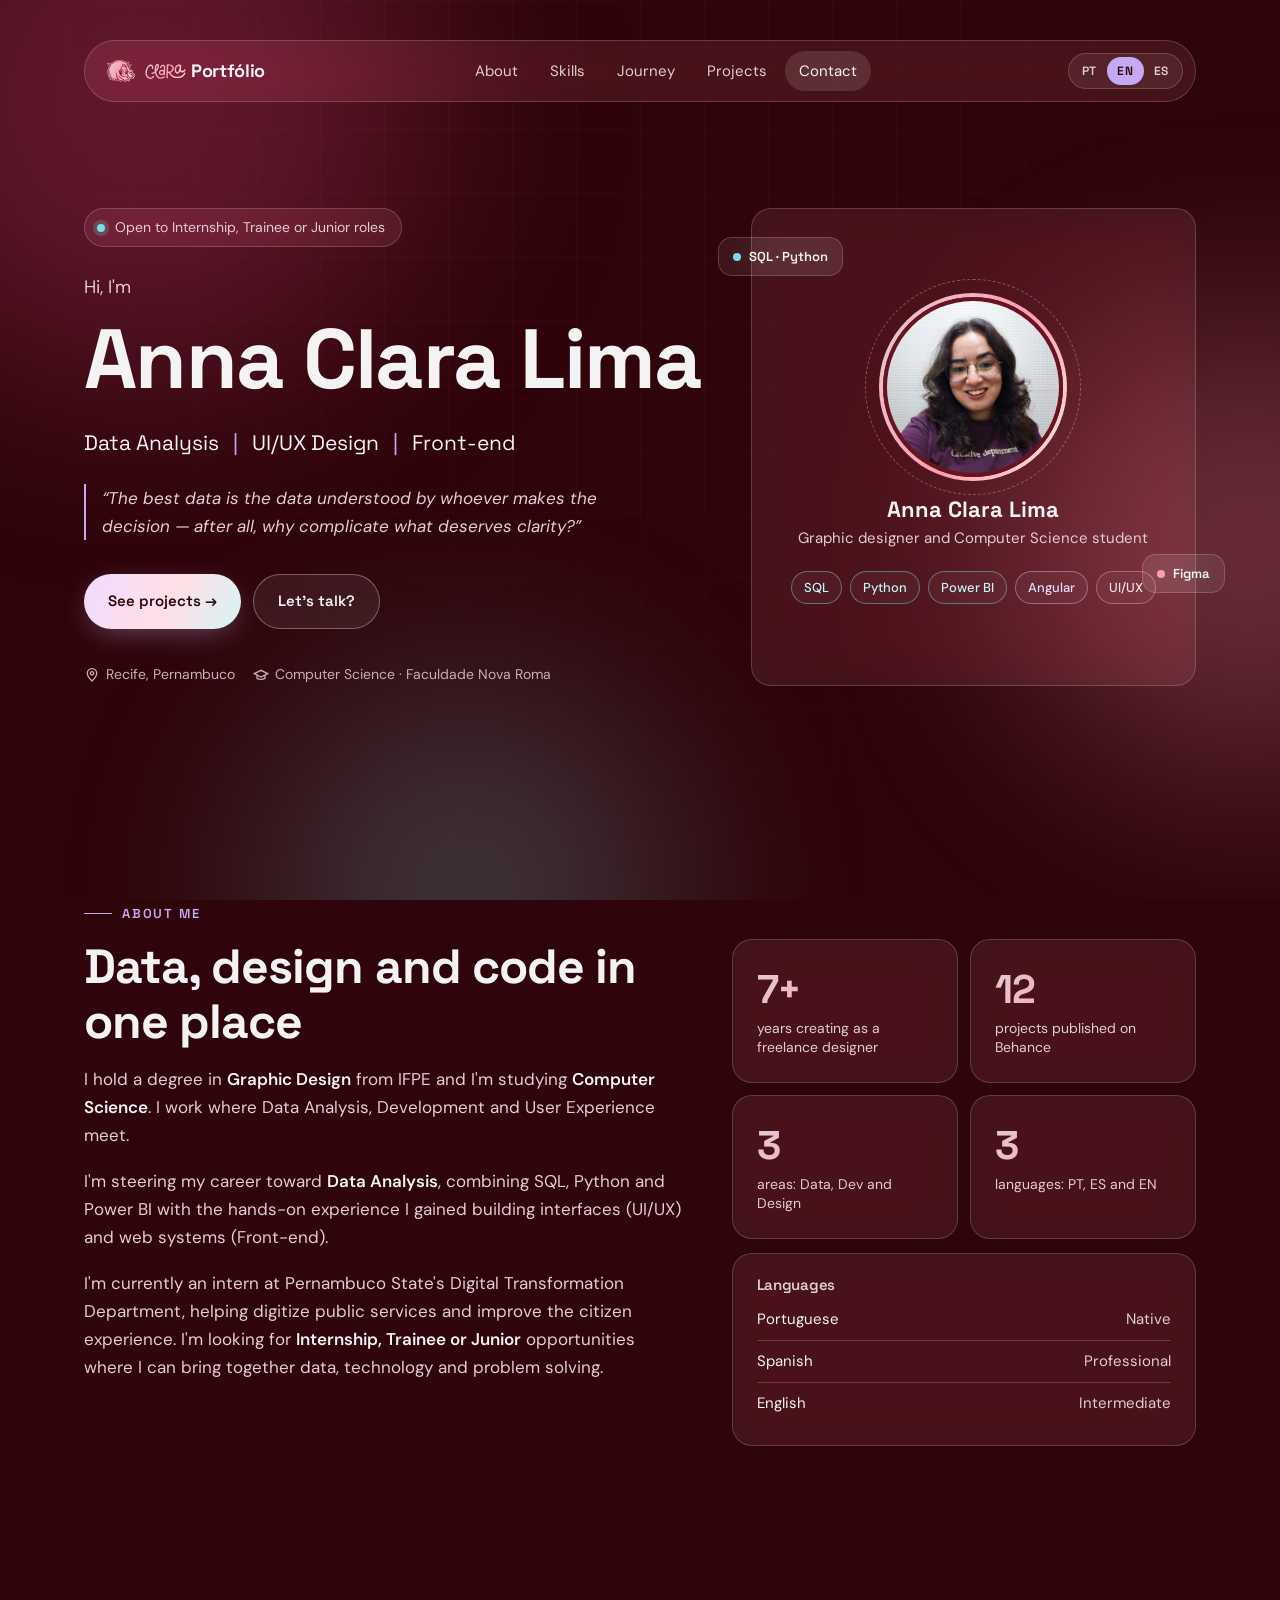
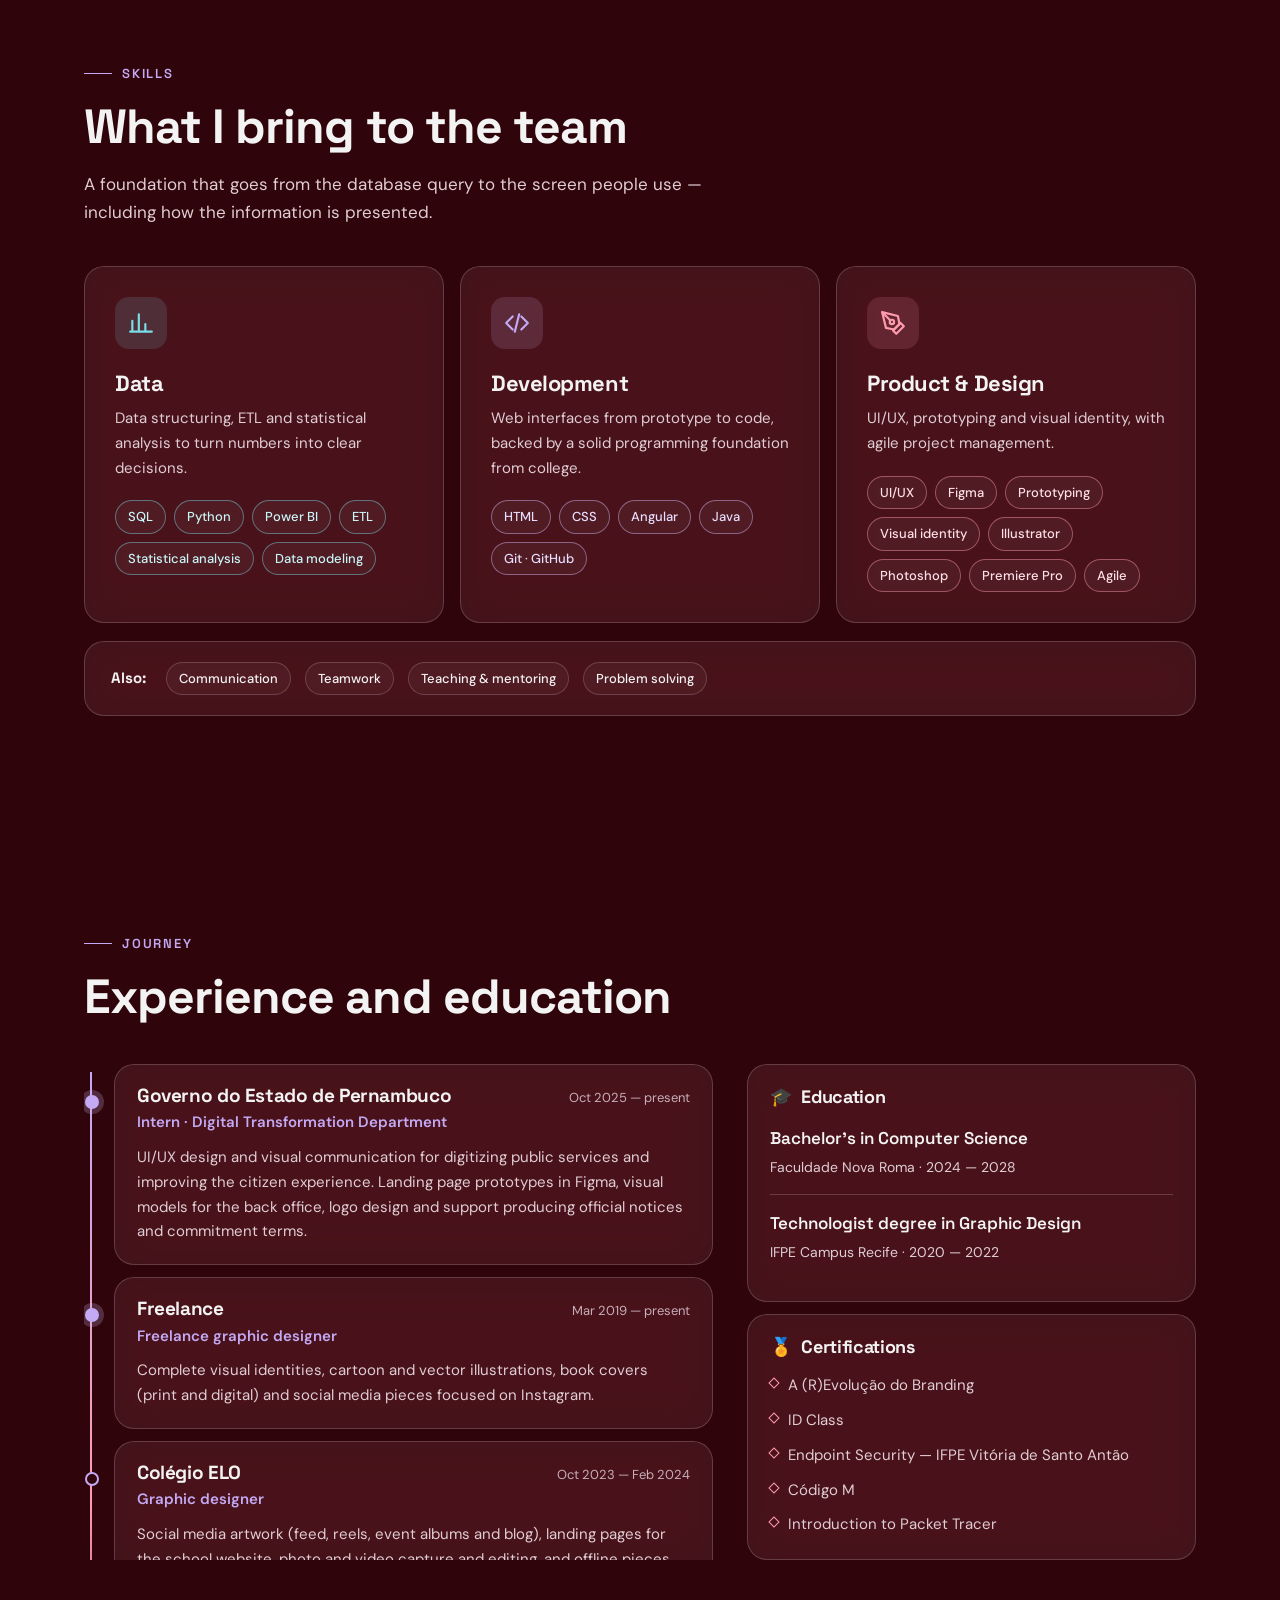
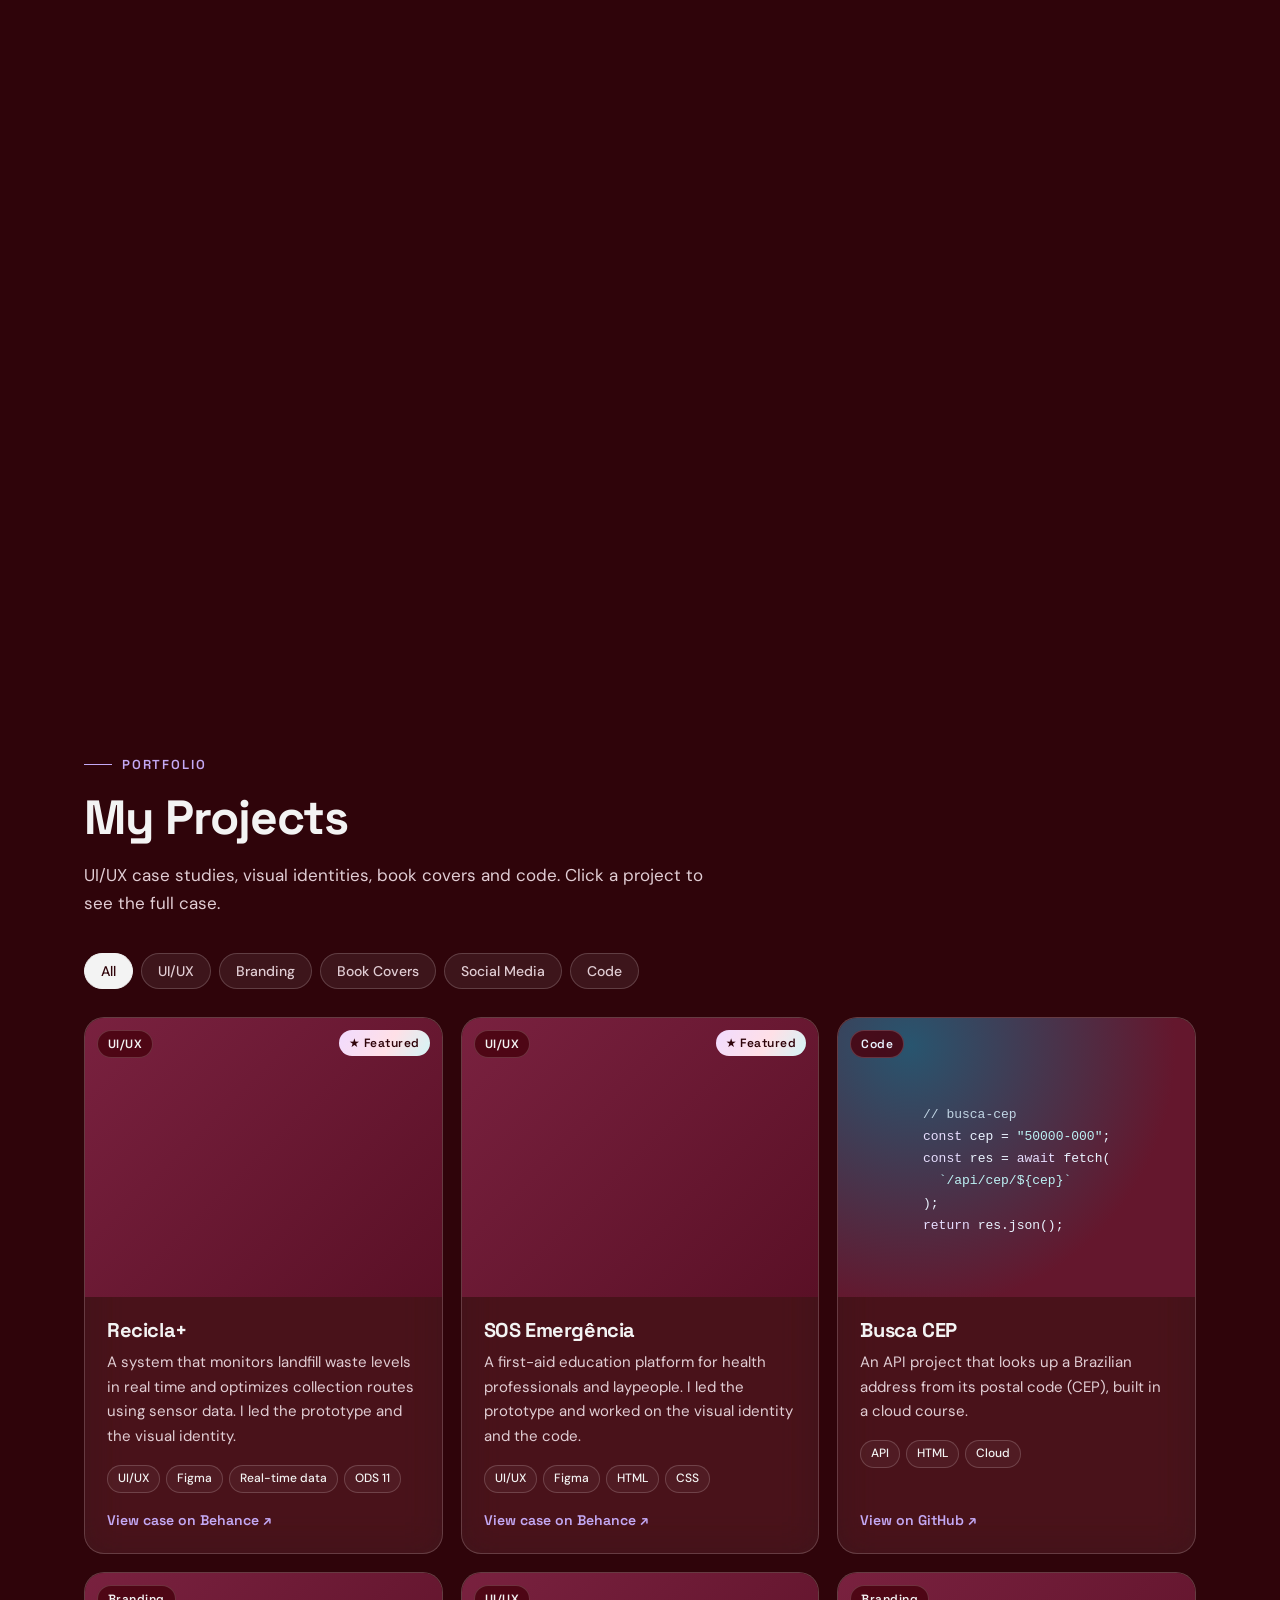
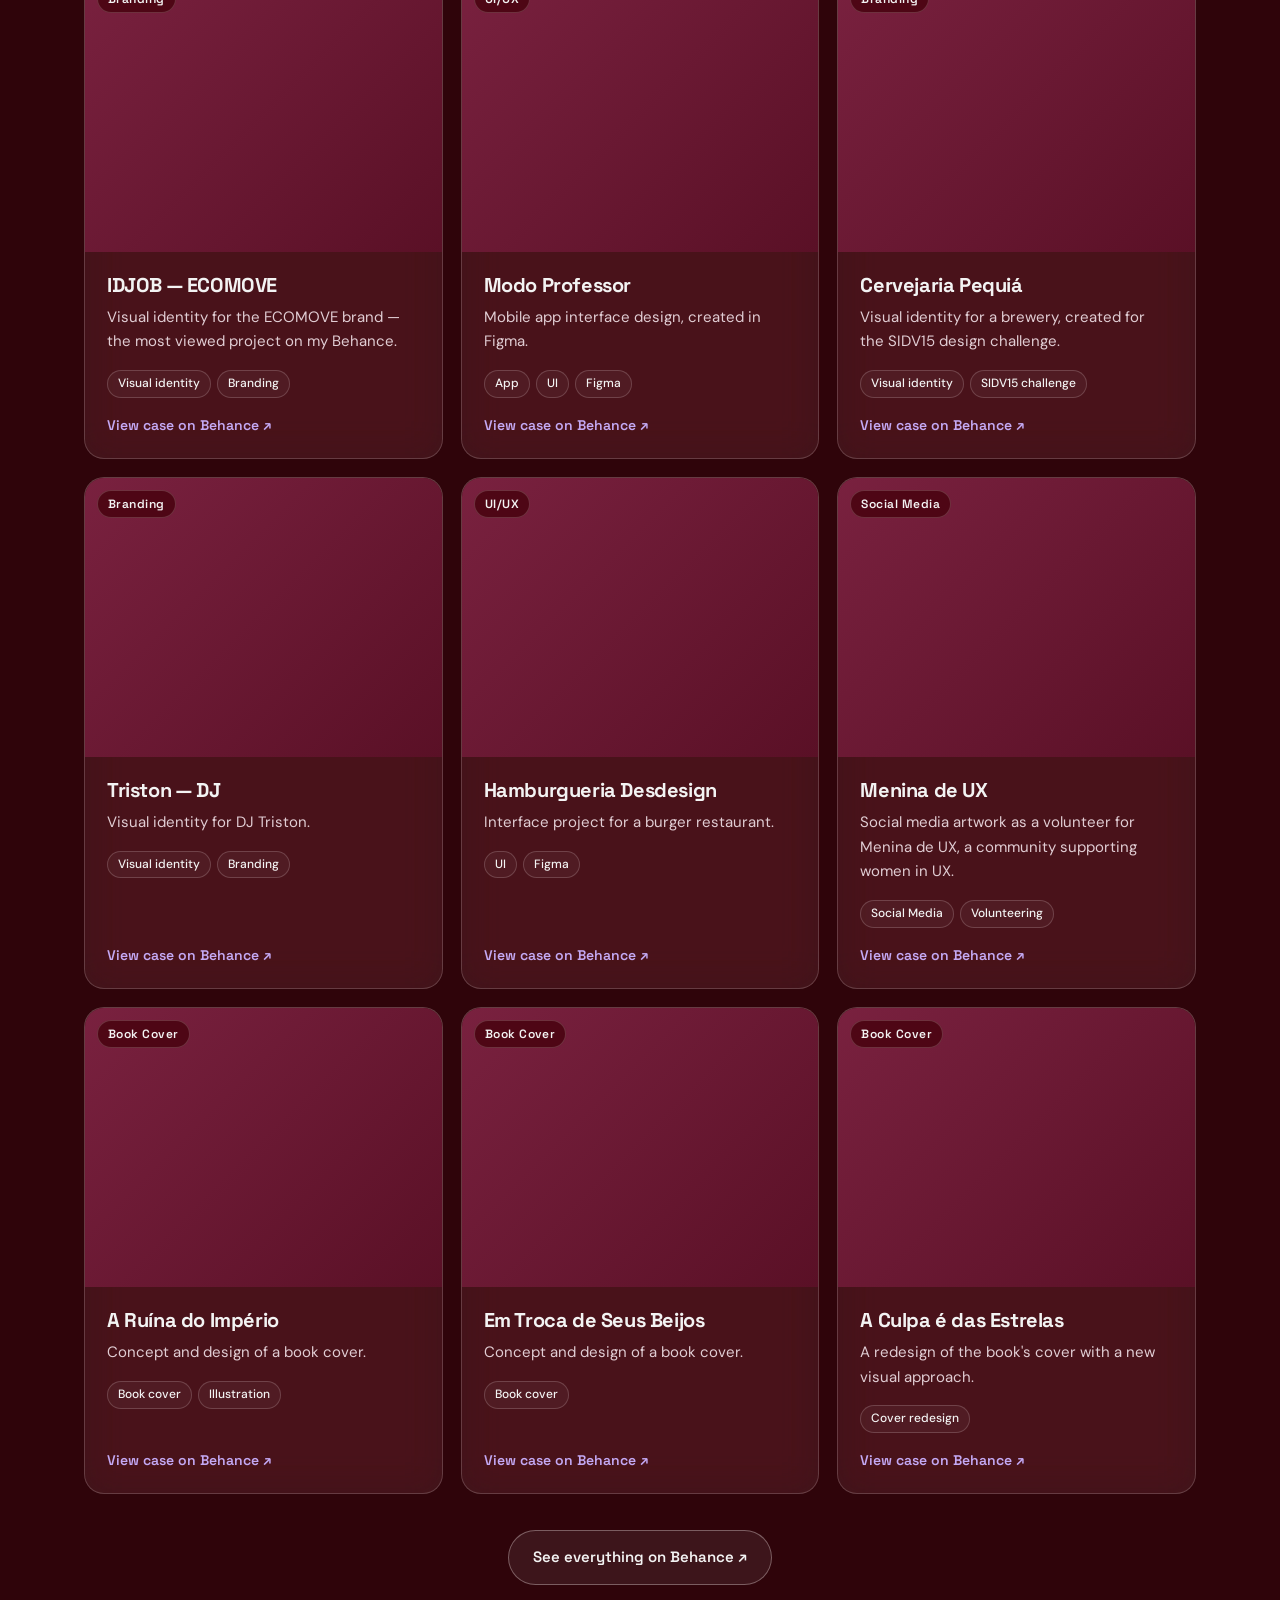
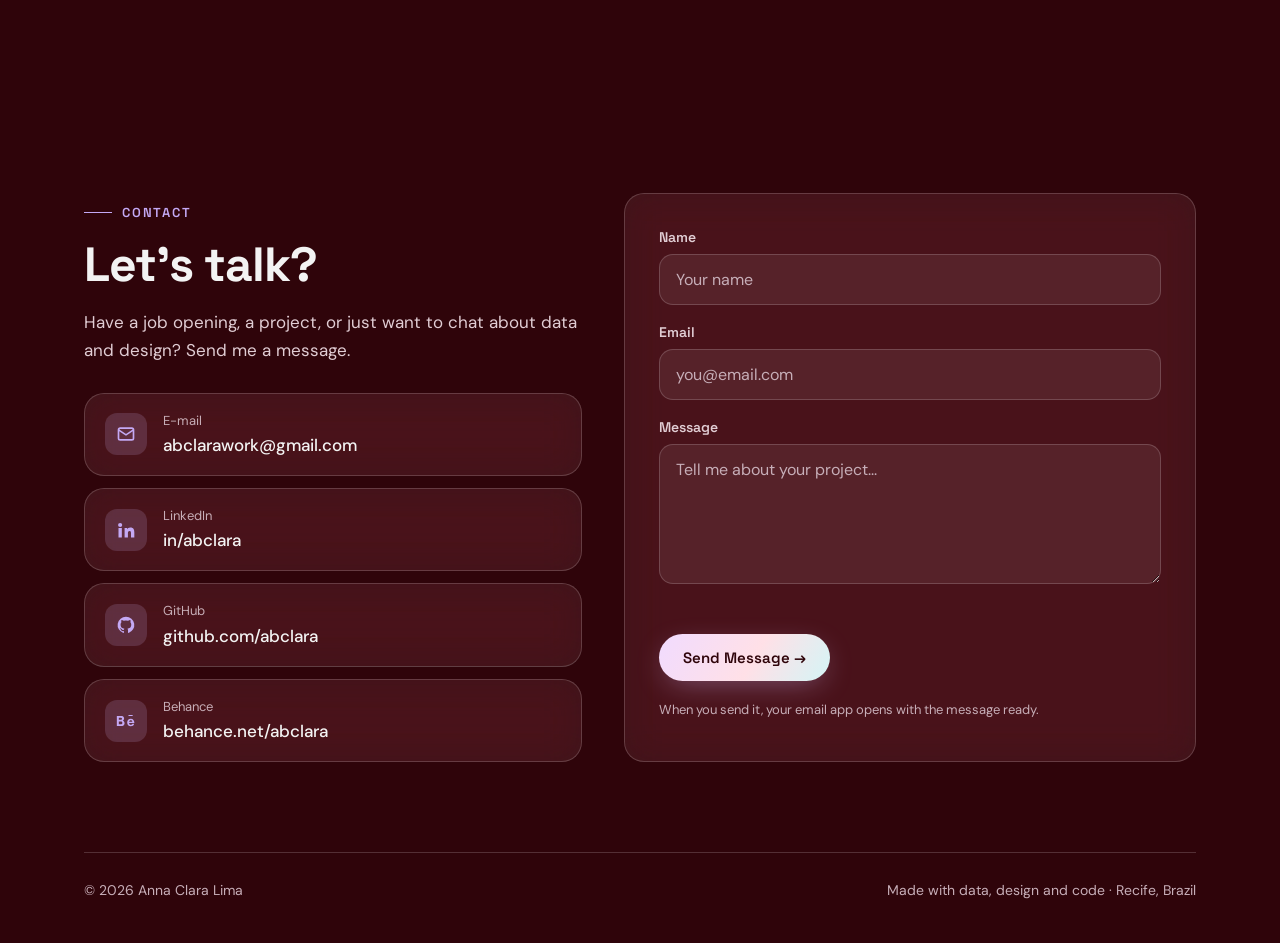
==== front/index.html @ cf50c303 "add changes via upload, refatoramento" ====
<!DOCTYPE html>
<html lang="pt-br">

<head>
    <meta charset="UTF-8">
    <meta name="viewport" content="width=device-width, initial-scale=1.0">
    <title>Clara Portfólio</title>
    <meta name="description" content="Portfólio de Anna Clara Lima — Analista de Dados, UI/UX e Front-end em Recife.">
    <link rel="preconnect" href="https://fonts.googleapis.com">
    <link rel="preconnect" href="https://fonts.gstatic.com" crossorigin>
    <link
        href="https://fonts.googleapis.com/css2?family=Space+Grotesk:wght@500;600;700&family=DM+Sans:opsz,wght@9..40,400;9..40,500;9..40,600&display=swap"
        rel="stylesheet">
    <link rel="stylesheet" href="./styles.css">
    <script src="./home.js" defer></script>
</head>
<body>
  <div class="bg-glow" aria-hidden="true"><span></span><span></span><span></span></div>
  <div class="bg-grid" aria-hidden="true"></div>

  <!-- MENU -->
  <header class="menu">
    <div class="container">
      <nav class="glass-card" aria-label="Principal">
        <a class="menu-brand" href="#inicio"><span class="logo-doll" aria-hidden="true"></span><span class="txt"><span class="logo-name" aria-hidden="true"></span><span class="visually-hidden">Clara</span> Portfólio</span></a>
        <ul class="nav-links" id="nav-links">
          <li><a href="#sobre" data-i18n="nav.about">Sobre</a></li>
          <li><a href="#skills" data-i18n="nav.skills">Skills</a></li>
          <li><a href="#trajetoria" data-i18n="nav.journey">Trajetória</a></li>
          <li><a href="#projetos" data-i18n="nav.projects">Projetos</a></li>
          <li><a href="#contato" data-i18n="nav.contact">Contato</a></li>
        </ul>
        <div class="nav-right">
          <fieldset class="lang-switch">
            <legend class="visually-hidden" data-i18n="nav.language">Idioma</legend>
            <button type="button" data-lang="pt" aria-pressed="true">PT</button>
            <button type="button" data-lang="en" aria-pressed="false">EN</button>
            <button type="button" data-lang="es" aria-pressed="false">ES</button>
          </fieldset>
          <button class="menu-toggle" type="button" aria-controls="nav-links" aria-expanded="false" aria-label="Abrir menu">
            <svg aria-hidden="true" focusable="false" width="18" height="18" viewBox="0 0 24 24" fill="none" stroke="currentColor" stroke-width="2" stroke-linecap="round"><path d="M4 7h16M4 12h16M4 17h16"/></svg>
          </button>
        </div>
      </nav>
    </div>
  </header>

  <main>
    <!-- BANNER -->
    <section class="banner" id="inicio">
      <div class="container banner-grid">
        <div>
          <div class="status-pill glass-card reveal"><span class="live" aria-hidden="true"></span><span data-i18n="hero.status">Aberta a Estágio, Trainee ou Júnior</span></div>
          <p class="hello reveal" data-i18n="hero.hello">Olá, eu sou</p>
          <h1 class="reveal">Anna Clara Lima</h1>
          <div class="roles reveal">
            <span data-i18n="hero.role1">Análise de Dados</span>
            <span>UI/UX Design</span>
            <span>Front-end</span>
          </div>
          <p class="banner-quote reveal" data-i18n="hero.quote">“O melhor dado é aquele que é compreendido por quem decide — afinal, para quê complicar o que merece clareza?”</p>
          <div class="banner-ctas reveal">
            <a class="btn-primary" href="#projetos" data-i18n="hero.cta1">Ver projetos →</a>
            <a class="btn-ghost" href="#contato" data-i18n="hero.cta2">Vamos trocar ideia?</a>
          </div>
          <div class="banner-meta reveal">
            <span>
              <svg aria-hidden="true" focusable="false" width="16" height="16" viewBox="0 0 24 24" fill="none" stroke="currentColor" stroke-width="2"><path d="M12 21s-7-6.2-7-11.5A7 7 0 0 1 19 9.5C19 14.8 12 21 12 21z"/><circle cx="12" cy="9.5" r="2.5"/></svg>
              Recife, Pernambuco
            </span>
            <span>
              <svg aria-hidden="true" focusable="false" width="16" height="16" viewBox="0 0 24 24" fill="none" stroke="currentColor" stroke-width="2"><path d="M22 10 12 5 2 10l10 5 10-5z"/><path d="M6 12v5c3 2 9 2 12 0v-5"/></svg>
              <span data-i18n="hero.meta">Ciência da Computação · Faculdade Nova Roma</span>
            </span>
          </div>
        </div>

        <div class="profile-card glass-card reveal">
          <div class="float-chip glass-card one"><i style="background:var(--teal)"></i>SQL · Python</div>
          <div class="float-chip glass-card two"><i style="background:var(--pink)"></i>Figma</div>
          <div class="avatar"><img src="[data-uri]" alt="Foto de Anna Clara Lima" width="400" height="400"></div>
          <p class="profile-name">Anna Clara Lima</p>
          <p class="sub" data-i18n="hero.cardSub">Analista de Dados | Estudante de Ciência da Computação | Designer gráfica</p>
          <div class="profile-stack">
            <span class="chip data">SQL</span>
            <span class="chip data">Python</span>
            <span class="chip data">Power BI</span>
            <span class="chip dev">Angular</span>
            <span class="chip design">UI/UX</span>
          </div>
        </div>
      </div>
    </section>

    <!-- SOBRE MIM -->
    <section id="sobre">
      <div class="container">
        <span class="eyebrow" data-i18n="about.eyebrow">Sobre mim</span>
        <div class="about-grid">
          <div class="about-text reveal">
            <h2 class="section-title" data-i18n="about.title">Dados, design e código no mesmo lugar</h2>
            <p data-i18n="about.p1">Sou graduada em <strong>Design Gráfico</strong> pelo IFPE e estudante de <strong>Ciência da Computação</strong>. Atuo na intersecção entre Análise de Dados, Desenvolvimento e Experiência do Usuário.</p>
            <p data-i18n="about.p2">Venho direcionando minha carreira para a <strong>Análise de Dados</strong>, combinando SQL, Python e Power BI com a experiência prática que adquiri desenvolvendo interfaces (UI/UX) e sistemas web (Front-end).</p>
            <p data-i18n="about.p3">Hoje sou estagiária na Secretaria de Transformação Digital do Governo de Pernambuco, ajudando a digitalizar serviços e melhorar a experiência do cidadão. Busco oportunidades de <strong>Estágio, Trainee ou Júnior</strong> onde eu possa unir dados, tecnologia e resolução de problemas.</p>
          </div>
          <div class="reveal">
            <div class="stats">
              <div class="stat glass-card"><div class="num grad-text">7+</div><div class="label" data-i18n="about.stat1">anos criando como designer freelancer</div></div>
              <div class="stat glass-card"><div class="num grad-text">12</div><div class="label" data-i18n="about.stat2">projetos publicados no Behance</div></div>
              <div class="stat glass-card"><div class="num grad-text">3</div><div class="label" data-i18n="about.stat3">frentes: Dados, Dev e Design</div></div>
              <div class="stat glass-card"><div class="num grad-text">3</div><div class="label" data-i18n="about.stat4">idiomas: PT, ES e EN</div></div>
            </div>
            <div class="about-langs glass-card">
              <h3 data-i18n="about.langs">Idiomas</h3>
              <div class="lang-row"><span data-i18n="lang.pt">Português</span><span data-i18n="lang.ptLvl">Nativo</span></div>
              <div class="lang-row"><span data-i18n="lang.es">Espanhol</span><span data-i18n="lang.esLvl">Profissional</span></div>
              <div class="lang-row"><span data-i18n="lang.en">Inglês</span><span data-i18n="lang.enLvl">Intermediário</span></div>
            </div>
          </div>
        </div>
      </div>
    </section>

    <!-- SKILLS -->
    <section id="skills">
      <div class="container">
        <span class="eyebrow">Skills</span>
        <h2 class="section-title reveal" data-i18n="skills.title">O que eu levo para o time</h2>
        <p class="section-lead reveal" data-i18n="skills.lead">Uma base que vai da consulta no banco até a tela que a pessoa usa — e passa pela forma como a informação é apresentada.</p>

        <div class="skills-grid">
          <article class="skill-card glass-card data reveal">
            <div class="skill-icon" aria-hidden="true">
              <svg width="26" height="26" viewBox="0 0 24 24" fill="none" stroke="currentColor" stroke-width="2" stroke-linecap="round"><path d="M4 20V10M10 20V4M16 20v-7M22 20H2"/></svg>
            </div>
            <h3 data-i18n="skills.dataTitle">Dados</h3>
            <p data-i18n="skills.dataText">Estruturação de bases, ETL e análise estatística para transformar números em decisões claras.</p>
            <div class="chips">
              <span class="chip data">SQL</span><span class="chip data">Python</span><span class="chip data">Power BI</span><span class="chip data">ETL</span><span class="chip data" data-i18n="skills.stats">Análise estatística</span><span class="chip data" data-i18n="skills.bases">Estruturação de bases</span>
            </div>
          </article>
          <article class="skill-card glass-card dev reveal">
            <div class="skill-icon" aria-hidden="true">
              <svg width="26" height="26" viewBox="0 0 24 24" fill="none" stroke="currentColor" stroke-width="2" stroke-linecap="round" stroke-linejoin="round"><path d="m8 6-6 6 6 6M16 6l6 6-6 6M14 4l-4 16"/></svg>
            </div>
            <h3 data-i18n="skills.devTitle">Desenvolvimento</h3>
            <p data-i18n="skills.devText">Interfaces web do protótipo ao código, com base sólida de programação da faculdade.</p>
            <div class="chips">
              <span class="chip dev">HTML</span><span class="chip dev">CSS</span><span class="chip dev">Angular</span><span class="chip dev">Java</span><span class="chip dev">Git · GitHub</span>
            </div>
          </article>
          <article class="skill-card glass-card design reveal">
            <div class="skill-icon" aria-hidden="true">
              <svg width="26" height="26" viewBox="0 0 24 24" fill="none" stroke="currentColor" stroke-width="2" stroke-linecap="round" stroke-linejoin="round"><path d="M12 19l7-7 3 3-7 7-3-3z"/><path d="M18 13l-1.5-7.5L2 2l3.5 14.5L13 18l5-5z"/><path d="M2 2l7.6 7.6"/><circle cx="11" cy="11" r="2"/></svg>
            </div>
            <h3 data-i18n="skills.designTitle">Produto &amp; Design</h3>
            <p data-i18n="skills.designText">UI/UX, prototipagem e identidade visual, com gestão de projetos em metodologias ágeis.</p>
            <div class="chips">
              <span class="chip design">UI/UX</span><span class="chip design">Figma</span><span class="chip design" data-i18n="skills.proto">Prototipagem</span><span class="chip design" data-i18n="skills.brand">Identidade visual</span><span class="chip design">Illustrator</span><span class="chip design">Photoshop</span><span class="chip design">Premiere Pro</span><span class="chip design">Agile</span>
            </div>
          </article>
        </div>
        <div class="soft-skills glass-card reveal">
          <strong data-i18n="skills.soft">Também:</strong>
          <span class="chip" data-i18n="skills.soft1">Comunicação</span>
          <span class="chip" data-i18n="skills.soft2">Trabalho em equipe</span>
          <span class="chip" data-i18n="skills.soft3">Ensino e mentoria</span>
          <span class="chip" data-i18n="skills.soft4">Resolução de problemas</span>
        </div>
      </div>
    </section>

    <!-- TRAJETÓRIA -->
    <section id="trajetoria">
      <div class="container">
        <div class="journey-stage">
          <div class="journey-scene">
            <span class="eyebrow" data-i18n="journey.eyebrow">Trajetória</span>
            <h2 class="section-title reveal" id="journey-title" data-i18n="journey.title">Experiência e formação</h2>

            <div class="journey-grid">
          <section class="timeline" aria-labelledby="journey-title">
            <div class="timeline-track">
            <article class="tl-item glass-card current reveal">
              <div class="tl-head"><h3>Governo do Estado de Pernambuco</h3><span class="tl-date" data-i18n="exp.gov.date">out 2025 — atual</span></div>
              <div class="tl-role" data-i18n="exp.gov.role">Estagiária · Secretaria de Transformação Digital</div>
              <p data-i18n="exp.gov.text">UI/UX Design e comunicação visual para a digitalização de serviços e a melhoria da experiência do cidadão. Prototipação de landing pages no Figma, modelos visuais para o backoffice, criação de logos e apoio na geração de comunicados oficiais e termos de compromisso.</p>
            </article>
            <article class="tl-item glass-card current reveal">
              <div class="tl-head"><h3>Freelance</h3><span class="tl-date" data-i18n="exp.free.date">mar 2019 — atual</span></div>
              <div class="tl-role" data-i18n="exp.free.role">Designer gráfica autônoma</div>
              <p data-i18n="exp.free.text">Identidades visuais completas, ilustrações em estilo cartoon e vetorizado, capas de livros (físico e digital) e peças para redes sociais com foco no Instagram.</p>
            </article>
            <article class="tl-item glass-card reveal">
              <div class="tl-head"><h3>Colégio ELO</h3><span class="tl-date" data-i18n="exp.elo.date">out 2023 — fev 2024</span></div>
              <div class="tl-role" data-i18n="exp.elo.role">Designer gráfica</div>
              <p data-i18n="exp.elo.text">Artes para redes sociais (feed, reels, álbuns de eventos e blog), landing pages para o site do colégio, captação e edição de foto e vídeo, e peças offline como banners e sinalização.</p>
            </article>
            <article class="tl-item glass-card reveal">
              <div class="tl-head"><h3>TR Digital</h3><span class="tl-date" data-i18n="exp.tr.date">nov 2020 — fev 2021</span></div>
              <div class="tl-role" data-i18n="exp.tr.role">Estagiária</div>
              <p data-i18n="exp.tr.text">Artes para redes sociais e capas para o YouTube, gestão e agendamento de posts da empresa e de clientes, e diagramação de materiais de cursos em PDF.</p>
            </article>
            <article class="tl-item glass-card reveal">
              <div class="tl-head"><h3>Escola SAGA</h3><span class="tl-date" data-i18n="exp.saga.date">mai 2019 — mar 2020</span></div>
              <div class="tl-role" data-i18n="exp.saga.role">Monitora</div>
              <p data-i18n="exp.saga.text">Apoio ao professor em sala, aulas de reposição e oficinas de um mês de Adobe Photoshop: edição, manipulação de imagens e pintura digital.</p>
            </article>
            </div>
          </section>

          <div class="side-stack">
            <div class="side-block glass-card reveal">
              <h3><span aria-hidden="true">🎓</span> <span data-i18n="journey.edu">Formação</span></h3>
              <div class="edu">
                <strong data-i18n="edu.cc">Bacharelado em Ciência da Computação</strong>
                <span>Faculdade Nova Roma · 2024 — 2028</span>
              </div>
              <div class="edu">
                <strong data-i18n="edu.dg">Tecnologia em Design Gráfico (CST)</strong>
                <span>IFPE Campus Recife · 2020 — 2022</span>
              </div>
            </div>
            <div class="side-block glass-card reveal">
              <h3><span aria-hidden="true">🏅</span> <span data-i18n="journey.certs">Certificações</span></h3>
              <ul class="cert-list">
                <li>A (R)Evolução do Branding</li>
                <li>ID Class</li>
                <li data-i18n="cert.endpoint">Segurança de Endpoint — IFPE Vitória de Santo Antão</li>
                <li>Código M</li>
                <li>Introduction to Packet Tracer</li>
              </ul>
            </div>
          </div>
          </div>
        </div>
        </div>
      </div>
    </section>

    <!-- PROJETOS -->
    <section id="projetos">
      <div class="container">
        <span class="eyebrow" data-i18n="projects.eyebrow">Portfólio</span>
        <div class="projects-head">
          <div>
            <h2 class="section-title reveal" data-i18n="projects.title">Meus Projetos</h2>
            <p class="section-lead reveal" data-i18n="projects.lead">Cases de UI/UX, identidades visuais, capas de livro e código. Clique em um projeto para ver o case completo.</p>
          </div>
        </div>
        <fieldset class="filters reveal">
          <legend class="visually-hidden" data-i18n="filter.label">Filtrar projetos</legend>
          <button type="button" data-filter="all" aria-pressed="true" data-i18n="filter.all">Todos</button>
          <button type="button" data-filter="uiux" aria-pressed="false">UI/UX</button>
          <button type="button" data-filter="brand" aria-pressed="false" data-i18n="filter.brand">Identidade Visual</button>
          <button type="button" data-filter="cover" aria-pressed="false" data-i18n="filter.cover">Capas de Livro</button>
          <button type="button" data-filter="social" aria-pressed="false" data-i18n="filter.social">Social Media</button>
          <button type="button" data-filter="code" aria-pressed="false" data-i18n="filter.code">Código</button>
        </fieldset>
        <div class="projects-grid" id="projects-grid"></div>
        <div class="more-cta reveal">
          <a class="btn-ghost" href="https://www.behance.net/abclara" target="_blank" rel="noopener" data-i18n="projects.more">Ver tudo no Behance ↗</a>
        </div>
      </div>
    </section>
  </main>

  <!-- CONTATO -->
  <footer id="contato">
    <div class="container">
      <div class="contact-grid">
        <div class="reveal">
          <span class="eyebrow" data-i18n="contact.eyebrow">Contato</span>
          <h2 class="section-title" data-i18n="contact.title">Vamos trocar ideia?</h2>
          <p class="section-lead" data-i18n="contact.lead">Tem uma vaga, um projeto ou só quer conversar sobre dados e design? Me manda uma mensagem.</p>
          <div class="contact-links">
            <a class="contact-link glass-card" href="mailto:abclarawork@gmail.com">
              <span class="ic" aria-hidden="true"><svg width="20" height="20" viewBox="0 0 24 24" fill="none" stroke="currentColor" stroke-width="2"><rect x="3" y="5" width="18" height="14" rx="2"/><path d="m3 7 9 6 9-6"/></svg></span>
              <div><small>E-mail</small><span>abclarawork@gmail.com</span></div>
            </a>
            <a class="contact-link glass-card" href="https://www.linkedin.com/in/abclara" target="_blank" rel="noopener">
              <span class="ic" aria-hidden="true"><svg width="20" height="20" viewBox="0 0 24 24" fill="currentColor"><path d="M4.98 3.5a2.5 2.5 0 1 1 0 5 2.5 2.5 0 0 1 0-5zM3 9.5h4V21H3V9.5zm6.5 0h3.8v1.6h.1c.5-1 1.8-2 3.8-2 4 0 4.8 2.6 4.8 6V21h-4v-5.1c0-1.2 0-2.8-1.7-2.8s-2 1.3-2 2.7V21h-4V9.5z"/></svg></span>
              <div><small>LinkedIn</small><span>in/abclara</span></div>
            </a>
            <a class="contact-link glass-card" href="https://github.com/abclara" target="_blank" rel="noopener">
              <span class="ic" aria-hidden="true"><svg width="20" height="20" viewBox="0 0 24 24" fill="currentColor"><path d="M12 2a10 10 0 0 0-3.2 19.5c.5.1.7-.2.7-.5v-1.7c-2.8.6-3.4-1.3-3.4-1.3-.5-1.2-1.1-1.5-1.1-1.5-.9-.6.1-.6.1-.6 1 .1 1.5 1 1.5 1 .9 1.5 2.3 1.1 2.9.8.1-.6.3-1.1.6-1.3-2.2-.3-4.6-1.1-4.6-5 0-1.1.4-2 1-2.7-.1-.3-.4-1.3.1-2.7 0 0 .8-.3 2.8 1a9.6 9.6 0 0 1 5 0c1.9-1.3 2.8-1 2.8-1 .5 1.4.2 2.4.1 2.7.6.7 1 1.6 1 2.7 0 3.9-2.3 4.7-4.6 5 .4.3.7.9.7 1.9V21c0 .3.2.6.7.5A10 10 0 0 0 12 2z"/></svg></span>
              <div><small>GitHub</small><span>github.com/abclara</span></div>
            </a>
            <a class="contact-link glass-card" href="https://www.behance.net/abclara" target="_blank" rel="noopener">
              <span class="ic" aria-hidden="true"><svg width="20" height="20" viewBox="0 0 24 24" fill="currentColor"><path d="M8.2 11.3c.9-.4 1.5-1.2 1.5-2.4C9.7 6.6 8 6 6 6H1v12h5.2c2.1 0 4.1-1 4.1-3.4 0-1.5-.7-2.6-2.1-3.3zM3.4 8h2.2c.8 0 1.6.2 1.6 1.2 0 .9-.6 1.2-1.4 1.2H3.4V8zm2.4 8H3.4v-3.3h2.5c1 0 1.7.4 1.7 1.6 0 1.2-.8 1.7-1.8 1.7zM15 4.7h5v1.4h-5V4.7zm7 9.2c0-2.6-1.5-4.7-4.2-4.7-2.6 0-4.4 2-4.4 4.6 0 2.7 1.7 4.5 4.4 4.5 2 0 3.4-.9 4-3h-2.1c-.2.8-1.1 1.2-1.9 1.2-1.4 0-2.1-.8-2.1-2.2H22v-.4zm-6.3-1.1c.1-1.1.8-1.8 2-1.8s1.8.7 1.9 1.8h-3.9z"/></svg></span>
              <div><small>Behance</small><span>behance.net/abclara</span></div>
            </a>
          </div>
        </div>

        <div class="glass-card contact-card reveal">
          <form class="contact-form" id="contact-form" novalidate>
            <div class="form-field">
              <label class="form-label" for="f-name" data-i18n="contact.form.name">Nome</label>
              <input class="form-input" id="f-name" name="name" type="text" autocomplete="name" placeholder="Seu nome" data-i18n-placeholder="contact.form.namePh" required>
            </div>
            <div class="form-field">
              <label class="form-label" for="f-email" data-i18n="contact.form.email">E-mail</label>
              <input class="form-input" id="f-email" name="email" type="email" autocomplete="email" placeholder="seu@email.com" data-i18n-placeholder="contact.form.emailPh" required>
            </div>
            <div class="form-field">
              <label class="form-label" for="f-msg" data-i18n="contact.form.message">Mensagem</label>
              <textarea class="form-textarea" id="f-msg" name="message" placeholder="Conte sobre seu projeto..." data-i18n-placeholder="contact.form.messagePh" required></textarea>
            </div>
            <p class="form-error" id="form-error" role="alert"></p>
            <button class="btn-primary" type="submit" style="align-self:flex-start" data-i18n="contact.form.send">Enviar Mensagem →</button>
            <p class="form-note" data-i18n="contact.form.note">Ao enviar, seu app de e-mail abre com a mensagem pronta.</p>
          </form>
        </div>
      </div>

      <div class="footer-bottom">
        <span>© <span id="year">2026</span> Anna Clara Lima</span>
        <span data-i18n="footer.made">Feito com dados, design e código · Recife, PE</span>
      </div>
    </div>
  </footer>
</body>
</html>
---- front/styles.css ----
:root {
        --bg: #2f040a;
        --bg-2: #661520;
        --text: #f3f3f3;
        --beige : #fceae0;
        --muted: #E1CDD4;
        --faint: #C7AEB8;
        --purple: #c4a9f4;
        --purple-deep: #9B3154;
        --pink: #FF9BAF;
        --teal: #79DCE8;
        --glass: rgba(255, 244, 246, 0.07);
        --glass-strong: rgba(255, 244, 246, 0.12);
        --stroke: rgba(255, 244, 246, 0.18);
        --stroke-strong: rgba(255, 244, 246, 0.32);
        --radius: 20px;
        --gradient: linear-gradient(120deg, var(--muted) 0%, var(--pink) 55%, var(--beige) 100%);
        --gradient-soft: linear-gradient(120deg, #F1DBFF 0%, #FFE0E7 55%, #D4F5F6 100%);
        --font-head: "Space Grotesk", system-ui, sans-serif;
        --font-body: "DM Sans", system-ui, sans-serif;
        --max: 1160px;
    }

    *,
    *::before,
    *::after {
        box-sizing: border-box;
    }

    html {
        scroll-behavior: smooth;
        scroll-padding-top: 88px;
    }

    body {
        margin: 0;
        background: var(--bg);
        color: var(--text);
        font-family: var(--font-body);
        font-size: 17px;
        line-height: 1.65;
        -webkit-font-smoothing: antialiased;
        overflow-x: clip;
    }

    img {
        max-width: 100%;
        display: block;
    }

    a {
        color: inherit;
        text-decoration: none;
    }

    .visually-hidden {
        position: absolute;
        width: 1px;
        height: 1px;
        padding: 0;
        margin: -1px;
        overflow: hidden;
        clip: rect(0, 0, 0, 0);
        white-space: nowrap;
        border: 0;
    }

    h1,
    h2,
    h3,
    h4 {
        font-family: var(--font-head);
        line-height: 1.15;
        margin: 0;
        letter-spacing: -0.02em;
    }

    p {
        margin: 0;
    }

    :focus-visible {
        outline: 2px solid var(--pink);
        outline-offset: 3px;
        border-radius: 6px;
    }

    /* Fundo com brilhos */
    .bg-glow {
        position: fixed;
        inset: 0;
        z-index: -1;
        pointer-events: none;
        overflow: hidden;
    }

    .bg-glow span {
        position: absolute;
        border-radius: 50%;
        filter: blur(110px);
        opacity: .45;
    }

    .bg-glow span:nth-child(1) {
        width: 560px;
        height: 560px;
        background: var(--purple-deep);
        top: -180px;
        left: -140px;
    }

    .bg-glow span:nth-child(2) {
        width: 460px;
        height: 460px;
        background: var(--pink);
        top: 35%;
        right: -200px;
        opacity: .28;
    }

    .bg-glow span:nth-child(3) {
        width: 420px;
        height: 420px;
        background: var(--teal);
        bottom: -200px;
        left: 20%;
        opacity: .22;
    }

    .bg-grid {
        position: fixed;
        inset: 0;
        z-index: -1;
        pointer-events: none;
        background-image: linear-gradient(rgba(255, 255, 255, .025) 1px, transparent 1px),
            linear-gradient(90deg, rgba(255, 255, 255, .025) 1px, transparent 1px);
        background-size: 64px 64px;
        mask-image: radial-gradient(ellipse at 50% 0%, #000 30%, transparent 75%);
    }

    .container {
        width: 100%;
        max-width: var(--max);
        margin: 0 auto;
        padding: 0 24px;
    }

    section {
        padding: 110px 0;
    }

    .glass-card {
        background: var(--glass);
        border: 1px solid var(--stroke);
        border-radius: var(--radius);
        backdrop-filter: blur(18px) saturate(140%);
        -webkit-backdrop-filter: blur(18px) saturate(140%);
    }

    .eyebrow {
        display: inline-flex;
        align-items: center;
        gap: 10px;
        font-family: var(--font-head);
        font-size: 13px;
        font-weight: 600;
        text-transform: uppercase;
        letter-spacing: .14em;
        color: var(--purple);
        margin-bottom: 14px;
    }

    .eyebrow::before {
        content: "";
        width: 28px;
        height: 1px;
        background: currentColor;
    }

    .section-title {
        font-size: clamp(32px, 4.5vw, 48px);
        margin-bottom: 16px;
    }

    .section-lead {
        color: var(--muted);
        max-width: 620px;
    }

    .grad-text {
        background: var(--gradient);
        -webkit-background-clip: text;
        background-clip: text;
        color: transparent;
    }

    /* Botões */
    .btn-primary,
    .btn-ghost {
        display: inline-flex;
        align-items: center;
        gap: 8px;
        font-family: var(--font-head);
        font-weight: 600;
        font-size: 15px;
        padding: 14px 24px;
        border-radius: 999px;
        cursor: pointer;
        transition: transform .2s ease, box-shadow .2s ease, background .2s ease, border-color .2s ease;
    }

    .btn-primary {
        border: 0;
        color: var(--bg);
        background: var(--gradient-soft);
        box-shadow: 0 8px 30px -8px rgba(213, 189, 255, .42);
    }

    .btn-primary:hover {
        transform: translateY(-2px);
        box-shadow: 0 14px 40px -10px rgba(255, 155, 175, .5);
    }

    .btn-ghost {
        border: 1px solid var(--stroke-strong);
        color: var(--text);
        background: var(--glass);
    }

    .btn-ghost:hover {
        background: var(--glass-strong);
        border-color: var(--purple);
        transform: translateY(-2px);
    }

    /* ===== MENU ===== */
    .menu {
        position: sticky;
        top: 0;
        z-index: 50;
        padding: 14px 0;
        margin-top: 2%;    /* Afasta o nav do topo da página */
        margin-bottom: 20px;
    }

    .menu nav {
        display: flex;
        align-items: center;
        justify-content: space-between;
        gap: 16px;
        padding: 10px 12px 10px 22px;
        border-radius: 999px;
    }

    .menu .menu-brand {
        display: flex;
        align-items: center;
        gap: 10px;
        font-family: var(--font-head);
        font-size: 18px;
        font-weight: 700;
        line-height: 1.15;
        letter-spacing: -.02em;
        white-space: nowrap;
    }

    .menu .menu-brand .logo-doll {
        width: 28px;
        height: 24px;
        flex: 0 0 auto;
        background: var(--gradient);
        -webkit-mask: url("./img/logo-doll.svg") center / contain no-repeat;
        mask: url("./img/logo-doll.svg") center / contain no-repeat;
    }

    .nav-links {
        list-style: none;
        display: flex;
        gap: 4px;
        margin: 0;
        padding: 0;
    }

    .nav-links a {
        display: block;
        padding: 8px 14px;
        border-radius: 999px;
        font-size: 15px;
        color: var(--muted);
        transition: color .2s, background .2s;
    }

    .nav-links a:hover,
    .nav-links a.active {
        color: var(--text);
        background: var(--glass-strong);
    }

    .nav-right {
        display: flex;
        align-items: center;
        gap: 8px;
    }

    .lang-switch {
        display: flex;
        min-width: 0;
        margin: 0;
        padding: 3px;
        border-radius: 999px;
        border: 1px solid var(--stroke);
        background: rgba(255, 244, 246, .07);
    }

    .lang-switch button {
        border: 0;
        background: transparent;
        color: var(--muted);
        cursor: pointer;
        font: 600 12px var(--font-head);
        letter-spacing: .06em;
        padding: 6px 10px;
        border-radius: 999px;
    }

    .lang-switch button[aria-pressed="true"] {
        background: var(--purple);
        color: var(--bg);
    }

    .menu-toggle {
        display: none;
        width: 40px;
        height: 40px;
        border-radius: 50%;
        border: 1px solid var(--stroke);
        background: var(--glass);
        color: var(--text);
        cursor: pointer;
        align-items: center;
        justify-content: center;
    }

    /* ===== BANNER ===== */
    .banner {
        padding: 80px 0 110px;
    }

    .banner-grid {
        display: grid;
        grid-template-columns: 1.25fr .9fr;
        gap: 56px;
        align-items: center;
    }

    .status-pill {
        display: inline-flex;
        align-items: center;
        gap: 10px;
        padding: 7px 16px 7px 12px;
        border-radius: 999px;
        font-size: 14px;
        color: var(--muted);
        margin-bottom: 26px;
    }

    .status-pill .live {
        width: 8px;
        height: 8px;
        border-radius: 50%;
        background: var(--teal);
        box-shadow: 0 0 0 4px rgba(121, 220, 232, .2);
        animation: pulse 2s infinite;
    }

    /* Pulso discreto para indicar disponibilidade. */
    @keyframes pulse {
        50% {
            box-shadow: 0 0 0 8px rgba(121, 220, 232, 0);
        }
    }

    .hello {
        color: var(--muted);
        font-size: 18px;
        margin-bottom: 8px;
    }

    .banner h1 {
        font-size: clamp(44px, 7vw, 84px);
        font-weight: 700;
        margin-bottom: 18px;
    }

    .menu .menu-brand .logo-name {
        display: inline-block;
        width: 2.3em;
        aspect-ratio: 445.74 / 167.02;
        vertical-align: -0.12em;
        background: var(--gradient);
        -webkit-mask: url("./img/logo-name.svg") center / contain no-repeat;
        mask: url("./img/logo-name.svg") center / contain no-repeat;
    }

    .roles {
        display: flex;
        flex-wrap: wrap;
        gap: 8px 14px;
        font-family: var(--font-head);
        font-size: clamp(17px, 2vw, 21px);
        color: var(--text);
        margin-bottom: 24px;
    }

    .roles span:not(:last-child)::after {
        content: "|";
        margin-left: 14px;
        color: var(--purple);
    }

    .banner-quote {
        color: var(--muted);
        max-width: 540px;
        border-left: 2px solid var(--purple);
        padding-left: 16px;
        margin-bottom: 34px;
        font-style: italic;
    }

    .banner-ctas {
        display: flex;
        flex-wrap: wrap;
        gap: 12px;
    }

    .banner-meta {
        display: flex;
        flex-wrap: wrap;
        gap: 18px;
        margin-top: 34px;
        color: var(--faint);
        font-size: 14px;
    }

    .banner-meta span {
        display: inline-flex;
        align-items: center;
        gap: 6px;
    }

    .profile-card {
        position: relative;
        padding: 28px;
        text-align: center;
    }

    .avatar {
        width: 180px;
        height: 180px;
        margin: 6px auto 20px;
        border-radius: 50%;
        display: grid;
        place-items: center;
        position: relative;
        background: radial-gradient(circle at 30% 25%, #8A2948, #64172D 70%);
        font: 700 64px var(--font-head);
        letter-spacing: -.04em;
    }

    .avatar::before {
        content: "";
        position: absolute;
        inset: -4px;
        border-radius: 50%;
        z-index: -1;
        background: var(--gradient);
        filter: blur(.5px);
    }

    .avatar img {
        width: 100%;
        height: 100%;
        border-radius: 50%;
        object-fit: cover;
        object-position: 50% 30%;
        border: 4px solid var(--bg-2);
    }

    .avatar::after {
        content: "";
        position: absolute;
        inset: -18px;
        border-radius: 50%;
        border: 1px dashed var(--stroke-strong);
        animation: spin 30s linear infinite;
    }

    /* Orbita decorativa ao redor da foto. */
    @keyframes spin {
        to {
            transform: rotate(360deg);
        }
    }

    .profile-card .profile-name {
        font-family: var(--font-head);
        font-size: 22px;
        font-weight: 700;
        line-height: 1.15;
    }

    .profile-card .sub {
        color: var(--muted);
        font-size: 15px;
        margin-top: 4px;
    }

    .profile-stack {
        display: flex;
        flex-wrap: wrap;
        justify-content: center;
        gap: 8px;
        margin-top: 20px;
    }

    .chip {
        display: inline-flex;
        align-items: center;
        gap: 6px;
        font-size: 13px;
        font-weight: 500;
        padding: 5px 12px;
        border-radius: 999px;
        border: 1px solid var(--stroke);
        background: rgba(255, 255, 255, .04);
        color: var(--text);
    }

    .chip.data {
        border-color: rgba(121, 220, 232, .45);
        color: #C8F5F7;
    }

    .chip.dev {
        border-color: rgba(213, 189, 255, .45);
        color: #E8DEFF;
    }

    .chip.design {
        border-color: rgba(255, 155, 175, .45);
        color: #FFE0E7;
    }

    .float-chip {
        position: absolute;
        padding: 10px 14px;
        border-radius: 14px;
        font: 600 13px var(--font-head);
        display: flex;
        align-items: center;
        gap: 8px;
        animation: float 6s ease-in-out infinite;
    }

    .float-chip.one {
        top: 28px;
        left: -34px;
    }

    .float-chip.two {
        bottom: 92px;
        right: -30px;
        animation-delay: -3s;
    }

    .float-chip i {
        width: 8px;
        height: 8px;
        border-radius: 50%;
        display: inline-block;
    }

    /* Movimento leve dos chips flutuantes do perfil. */
    @keyframes float {
        50% {
            transform: translateY(-10px);
        }
    }

    /* ===== SOBRE ===== */
    .about-grid {
        display: grid;
        grid-template-columns: 1.3fr 1fr;
        gap: 48px;
        align-items: start;
    }

    .about-text p {
        color: var(--muted);
        margin-bottom: 18px;
    }

    .about-text p strong {
        color: var(--text);
        font-weight: 600;
    }

    .stats {
        display: grid;
        grid-template-columns: 1fr 1fr;
        gap: 14px;
    }

    .stat {
        padding: 24px;
    }

    .stat .num {
        font: 700 40px var(--font-head);
        letter-spacing: -.03em;
    }

    .stat .label {
        color: var(--muted);
        font-size: 14px;
        line-height: 1.4;
        margin-top: 4px;
    }

    .about-langs {
        margin-top: 14px;
        padding: 22px 24px;
    }

    .about-langs h3 {
        font-size: 15px;
        color: var(--muted);
        font-weight: 600;
        margin-bottom: 14px;
    }

    .lang-row {
        display: flex;
        justify-content: space-between;
        gap: 12px;
        padding: 8px 0;
        border-top: 1px solid var(--stroke);
        font-size: 15px;
    }

    .lang-row:first-of-type {
        border-top: 0;
        padding-top: 0;
    }

    .lang-row span:last-child {
        color: var(--muted);
        text-align: right;
    }

    /* ===== SKILLS ===== */
    .skills-grid {
        display: grid;
        grid-template-columns: repeat(3, 1fr);
        gap: 18px;
        margin-top: 48px;
    }

    .skill-card {
        padding: 30px;
        transition: transform .25s ease, border-color .25s ease;
    }

    .skill-card:hover {
        transform: translateY(-4px);
        border-color: var(--stroke-strong);
    }

    .skill-icon {
        width: 52px;
        height: 52px;
        border-radius: 14px;
        display: grid;
        place-items: center;
        margin-bottom: 22px;
    }

    .skill-card.data .skill-icon {
        background: rgba(121, 220, 232, .14);
        color: var(--teal);
    }

    .skill-card.dev .skill-icon {
        background: rgba(213, 189, 255, .14);
        color: var(--purple);
    }

    .skill-card.design .skill-icon {
        background: rgba(255, 155, 175, .14);
        color: var(--pink);
    }

    .skill-card h3 {
        font-size: 22px;
        margin-bottom: 10px;
    }

    .skill-card p {
        color: var(--muted);
        font-size: 15px;
        margin-bottom: 20px;
    }

    .skill-card .chips {
        display: flex;
        flex-wrap: wrap;
        gap: 8px;
    }

    .soft-skills {
        margin-top: 18px;
        padding: 20px 26px;
        display: flex;
        flex-wrap: wrap;
        align-items: center;
        gap: 10px 14px;
    }

    .soft-skills strong {
        font-family: var(--font-head);
        font-size: 15px;
        margin-right: 6px;
    }

    /* ===== TRAJETÓRIA ===== */
    .journey-grid {
        display: grid;
        grid-template-columns: 1.4fr 1fr;
        gap: 40px;
        margin-top: 48px;
        align-items: start;
    }

    .timeline {
        position: relative;
        padding: 0;
        overflow: hidden;
    }

    .timeline-track {
        position: relative;
        padding-left: 30px;
        will-change: transform;
    }

    .timeline-track::before {
        content: "";
        position: absolute;
        left: 6px;
        top: 8px;
        bottom: 8px;
        width: 2px;
        background: linear-gradient(var(--purple), var(--pink), transparent);
    }

    .tl-item {
        position: relative;
        padding: 22px 24px;
        margin-bottom: 16px;
    }

    .tl-item::before {
        content: "";
        position: absolute;
        left: -30px;
        top: 30px;
        width: 14px;
        height: 14px;
        border-radius: 50%;
        background: var(--bg);
        border: 2px solid var(--purple);
    }

    .tl-item.current::before {
        background: var(--purple);
        box-shadow: 0 0 0 5px rgba(213, 189, 255, .22);
    }

    .tl-head {
        display: flex;
        justify-content: space-between;
        align-items: baseline;
        gap: 6px 16px;
        flex-wrap: wrap;
    }

    .tl-item h3 {
        font-size: 19px;
    }

    .tl-date {
        font-size: 13px;
        color: var(--faint);
        white-space: nowrap;
    }

    .tl-role {
        color: var(--purple);
        font-weight: 600;
        font-size: 15px;
        margin: 2px 0 10px;
    }

    .tl-item p {
        color: var(--muted);
        font-size: 15px;
    }

    .side-stack {
        display: grid;
        gap: 18px;
    }

    .side-block {
        padding: 26px;
    }

    .side-block h3 {
        font-size: 18px;
        margin-bottom: 16px;
        display: flex;
        align-items: center;
        gap: 10px;
    }

    .edu {
        padding: 14px 0;
        border-top: 1px solid var(--stroke);
    }

    .edu:first-of-type {
        border-top: 0;
        padding-top: 0;
    }

    .edu strong {
        display: block;
        font-family: var(--font-head);
        font-weight: 600;
    }

    .edu span {
        color: var(--muted);
        font-size: 14px;
    }

    .cert-list {
        list-style: none;
        margin: 0;
        padding: 0;
        display: grid;
        gap: 10px;
    }

    .cert-list li {
        display: flex;
        gap: 10px;
        font-size: 15px;
        color: var(--muted);
    }

    .cert-list li::before {
        content: "";
        width: 8px;
        height: 8px;
        flex: 0 0 8px;
        margin-top: 6px;
        border: 1px solid var(--pink);
        transform: rotate(45deg);
    }

    /* ===== PROJETOS ===== */
    .projects-head {
        display: flex;
        justify-content: space-between;
        align-items: end;
        gap: 24px;
        flex-wrap: wrap;
    }

    .filters {
        display: flex;
        flex-wrap: wrap;
        gap: 8px;
        min-width: 0;
        margin-right: 0;
        margin-left: 0;
        padding: 0;
        border: 0;
        margin-top: 36px;
    }

    .filters button {
        border: 1px solid var(--stroke);
        background: var(--glass);
        color: var(--muted);
        cursor: pointer;
        font: 500 14px var(--font-body);
        padding: 8px 16px;
        border-radius: 999px;
        transition: color .2s, background-color .2s, border-color .2s;
    }

    .filters button:hover {
        color: var(--text);
        border-color: var(--stroke-strong);
    }

    .filters button[aria-pressed="true"] {
        background: var(--text);
        color: var(--bg);
        border-color: var(--text);
    }

    .projects-grid {
        display: grid;
        grid-template-columns: repeat(3, 1fr);
        gap: 20px;
        margin-top: 28px;
    }

    .project-card {
        overflow: hidden;
        display: flex;
        flex-direction: column;
        transition: transform .3s ease, border-color .3s ease, box-shadow .3s ease;
    }

    .project-card:hover {
        transform: translateY(-6px);
        border-color: var(--stroke-strong);
        box-shadow: 0 24px 60px -30px rgba(213, 189, 255, .45);
    }

    .project-card.featured {
        grid-column: span 1;
    }

    .project-thumb {
        position: relative;
        aspect-ratio: 808 / 632;
        overflow: hidden;
        background: linear-gradient(135deg, #79213F, #5A1026);
    }

    .project-thumb img {
        width: 100%;
        height: 100%;
        object-fit: cover;
        transition: transform .5s ease;
    }

    .project-card:hover .project-thumb img {
        transform: scale(1.05);
    }

    .project-thumb .badge {
        position: absolute;
        top: 12px;
        left: 12px;
        font: 600 12px var(--font-head);
        letter-spacing: .04em;
        padding: 5px 10px;
        border-radius: 999px;
        background: rgba(73, 4, 16, .88);
        backdrop-filter: blur(8px);
        border: 1px solid var(--stroke);
    }

    .project-thumb .badge.star {
        left: auto;
        right: 12px;
        color: var(--bg);
        background: var(--gradient-soft);
        border: 0;
    }

    .code-thumb {
        display: grid;
        place-items: center;
        padding: 48px 22px 22px;
        font-family: ui-monospace, "Cascadia Code", Consolas, monospace;
        font-size: 13px;
        line-height: 1.7;
        color: #EAF3FF;
        background: radial-gradient(circle at 20% 10%, #28556F, #64172D 70%);
    }

    .code-thumb pre {
        margin: 0;
        white-space: pre;
    }

    .code-thumb .k {
        color: #E8DEFF;
    }

    .code-thumb .s {
        color: #BDF2F5;
    }

    .code-thumb .c {
        color: #C1D5E4;
    }

    .project-body {
        padding: 22px 22px 24px;
        display: flex;
        flex-direction: column;
        flex: 1;
    }

    .project-body h3 {
        font-size: 20px;
        margin-bottom: 8px;
    }

    .project-body p {
        color: var(--muted);
        font-size: 15px;
        margin-bottom: 16px;
    }

    .project-body .chips {
        display: flex;
        flex-wrap: wrap;
        gap: 6px;
        margin-bottom: 18px;
    }

    .project-body .chips .chip {
        font-size: 12px;
        padding: 3px 10px;
    }

    .project-link {
        margin-top: auto;
        display: inline-flex;
        align-items: center;
        gap: 6px;
        font: 600 14px var(--font-head);
        color: var(--purple);
    }

    .project-link:hover {
        color: var(--pink);
    }

    .project-card[hidden] {
        display: none;
    }

    .more-cta {
        margin-top: 36px;
        text-align: center;
    }

    /* ===== CONTATO ===== */
    footer {
        padding: 110px 0 40px;
    }

    .contact-grid {
        display: grid;
        grid-template-columns: 1fr 1.15fr;
        gap: 48px;
        align-items: stretch;
    }

    .contact-links {
        display: grid;
        gap: 12px;
        margin-top: 32px;
    }

    .contact-link {
        display: flex;
        align-items: center;
        gap: 16px;
        padding: 16px 20px;
        transition: border-color .2s, transform .2s;
    }

    .contact-link:hover {
        border-color: var(--purple);
        transform: translateX(4px);
    }

    .contact-link .ic {
        width: 42px;
        height: 42px;
        border-radius: 12px;
        display: grid;
        place-items: center;
        background: rgba(213, 189, 255, .16);
        color: var(--purple);
        flex-shrink: 0;
    }

    .contact-link small {
        display: block;
        color: var(--faint);
        font-size: 13px;
    }

    .contact-link span {
        font-weight: 500;
        overflow-wrap: anywhere;
    }

    .contact-card {
        padding: 34px;
    }

    .contact-form {
        display: flex;
        flex-direction: column;
        gap: 18px;
    }

    .form-field {
        display: flex;
        flex-direction: column;
        gap: 8px;
    }

    .form-label {
        font: 600 14px var(--font-head);
        color: var(--muted);
    }

    .form-input,
    .form-textarea {
        width: 100%;
        font: 400 16px var(--font-body);
        color: var(--text);
        background: rgba(255, 244, 246, .07);
        border: 1px solid var(--stroke);
        border-radius: 14px;
        padding: 14px 16px;
        transition: border-color .2s, box-shadow .2s;
    }

    .form-textarea {
        min-height: 140px;
        resize: vertical;
    }

    .form-input::placeholder,
    .form-textarea::placeholder {
        color: var(--faint);
    }

    .form-input:focus,
    .form-textarea:focus {
        outline: none;
        border-color: var(--purple);
        box-shadow: 0 0 0 4px rgba(213, 189, 255, .2);
    }

    .form-note {
        font-size: 13px;
        color: var(--faint);
    }

    .form-error {
        font-size: 14px;
        color: #FFB7C4;
        min-height: 1em;
    }

    .footer-bottom {
        margin-top: 90px;
        padding-top: 26px;
        border-top: 1px solid var(--stroke);
        display: flex;
        justify-content: space-between;
        gap: 12px;
        flex-wrap: wrap;
        color: var(--faint);
        font-size: 14px;
    }

    /* Revelar ao rolar */
    .reveal {
        opacity: 0;
        transform: translateY(24px);
        transition: opacity .7s ease, transform .7s ease;
    }

    .reveal.in {
        opacity: 1;
        transform: none;
    }

    /* ===== RESPONSIVO ===== */
    @media (max-width: 1000px) {

        .banner-grid,
        .about-grid,
        .journey-grid,
        .contact-grid {
            grid-template-columns: 1fr;
        }

        .profile-card {
            max-width: 420px;
            margin: 0 auto;
            width: 100%;
        }

        .skills-grid {
            grid-template-columns: 1fr 1fr;
        }

        .skills-grid .skill-card:last-child {
            grid-column: span 2;
        }

        .projects-grid {
            grid-template-columns: 1fr 1fr;
        }
    }

    @media (max-width: 820px) {
        .menu-toggle {
            display: inline-flex;
        }

        .nav-links {
            position: absolute;
            top: calc(100% + 6px);
            left: 16px;
            right: 16px;
            flex-direction: column;
            padding: 10px;
            border-radius: 20px;
            background: rgba(100, 23, 45, .96);
            border: 1px solid var(--stroke);
            backdrop-filter: blur(18px);
            -webkit-backdrop-filter: blur(18px);
            display: none;
        }

        .nav-links.open {
            display: flex;
        }

        .nav-links a {
            padding: 12px 16px;
            font-size: 16px;
        }
    }

    @media (max-width: 640px) {
        body {
            font-size: 16px;
        }

        .container {
            padding: 0 16px;
        }

        section {
            padding: 80px 0;
        }

        .banner {
            padding: 48px 0 80px;
        }

        .menu nav {
            padding: 8px 8px 8px 16px;
        }

        .menu .menu-brand {
            font-size: 16px;
        }

        .lang-switch button {
            padding: 6px 8px;
        }

        .skills-grid,
        .projects-grid,
        .stats {
            grid-template-columns: 1fr;
        }

        .skills-grid .skill-card:last-child {
            grid-column: auto;
        }

        .float-chip {
            display: none;
        }

        .avatar {
            width: 150px;
            height: 150px;
            font-size: 52px;
        }

        .contact-card {
            padding: 22px;
        }

        .timeline-track {
            padding-left: 24px;
        }

        .tl-item {
            padding: 18px;
        }

        .tl-item::before {
            left: -24px;
        }

        .timeline-track::before {
            left: 4px;
        }

        footer {
            padding-top: 80px;
        }
    }

    @media (max-width: 640px) {
        .roles {
            font-size: 15px;
            gap: 6px 10px;
        }

        .roles span:not(:last-child)::after {
            margin-left: 10px;
        }

        .menu .menu-brand {
            font-size: 15px;
            gap: 8px;
        }

        .menu-toggle {
            width: 36px;
            height: 36px;
        }
    }

    @media (max-width: 340px) {
        .menu .menu-brand .txt {
            display: none;
        }
    }

    /* ===== IMPRESSÃO / PDF ===== */
    @page {
        size: A4;
        margin: 0;
    }

    @media print {

        html,
        body {
            -webkit-print-color-adjust: exact;
            print-color-adjust: exact;
            background: var(--bg);
        }

        body {
            font-size: 14px;
        }

        .reveal {
            opacity: 1;
            transform: none;
        }

        .status-pill .live,
        .avatar::after,
        .float-chip,
        .btn-primary,
        .btn-ghost,
        .nav-links a,
        .skill-card,
        .filters button,
        .project-card,
        .project-thumb img,
        .contact-link,
        .form-input,
        .form-textarea,
        .reveal {
            animation: none;
            transition: none;
        }

        .glass-card,
        .nav-links {
            backdrop-filter: none;
            -webkit-backdrop-filter: none;
            background: rgba(100, 23, 45, .95);
        }

        .menu,
        .lang-switch,
        .menu-toggle,
        .float-chip,
        .filters,
        .more-cta,
        .contact-card,
        .bg-grid,
        .bg-glow {
            display: none;
        }

        .stat {
            padding: 16px 18px;
        }

        .stat .num {
            font-size: 32px;
        }

        .about-text p {
            margin-bottom: 12px;
        }

        .about-langs {
            margin-top: 12px;
            padding: 16px 20px;
        }

        .project-thumb {
            aspect-ratio: 16 / 10;
        }

        .code-thumb {
            padding: 40px 16px 8px;
            font-size: 11.5px;
            line-height: 1.55;
        }

        #trajetoria {
            break-before: page;
            padding-top: 30px;
        }

        .journey-grid {
            margin-top: 24px;
            grid-template-columns: 1.4fr 1fr;
            gap: 24px;
        }

        .tl-item {
            padding: 14px 18px;
            margin-bottom: 10px;
        }

        .tl-item::before {
            top: 20px;
        }

        .tl-item p {
            font-size: 13px;
            line-height: 1.5;
        }

        .tl-role {
            margin: 0 0 6px;
            font-size: 14px;
        }

        .side-block {
            padding: 20px;
        }

        footer {
            padding: 16px 0 0;
        }

        .contact-links {
            margin-top: 18px;
            grid-template-columns: 1fr 1fr;
        }

        .footer-bottom {
            margin-top: 18px;
            padding-top: 14px;
        }

        .container {
            padding: 0 36px;
        }

        section {
            padding: 34px 0;
        }

        .banner {
            padding: 44px 0 20px;
        }

        .banner-grid {
            grid-template-columns: 1.3fr .9fr;
            gap: 28px;
        }

        .banner h1 {
            font-size: 54px;
        }

        .about-grid {
            grid-template-columns: 1.2fr 1fr;
            gap: 28px;
        }

        .contact-grid {
            grid-template-columns: 1fr;
        }

        .skills-grid {
            grid-template-columns: repeat(3, 1fr);
            gap: 12px;
        }

        .skills-grid .skill-card:last-child {
            grid-column: auto;
        }

        .skill-card {
            padding: 20px;
        }

        .projects-grid {
            grid-template-columns: repeat(3, 1fr);
            gap: 14px;
        }

        .project-body {
            padding: 14px 16px 16px;
        }

        .project-body h3 {
            font-size: 16px;
        }

        .project-body p {
            font-size: 12.5px;
            margin-bottom: 10px;
        }

        .project-card .project-link {
            font-size: 12px;
        }

        .section-title {
            font-size: 32px;
        }

        .project-card,
        .tl-item,
        .skill-card,
        .side-block,
        .stat,
        .contact-link,
        .profile-card,
        .about-langs {
            break-inside: avoid;
        }

        .section-title,
        .eyebrow {
            break-after: avoid;
        }

        #skills,
        #projetos {
            break-before: page;
        }

        a[href^="http"] {
            text-decoration: none;
        }
    }

    @media (prefers-reduced-motion: reduce) {

        .timeline.is-scrollable {
            scroll-behavior: auto;
            scroll-snap-type: none;
        }

        .status-pill .live,
        .avatar::after,
        .float-chip,
        .btn-primary,
        .btn-ghost,
        .nav-links a,
        .skill-card,
        .filters button,
        .project-card,
        .project-thumb img,
        .contact-link,
        .form-input,
        .form-textarea,
        .reveal {
            animation: none;
            transition: none;
        }

        .reveal {
            opacity: 1;
            transform: none;
        }

        html {
            scroll-behavior: auto;
        }
    }

    @media (min-width: 1001px) {
        .journey-scene.is-page-driven .tl-item.reveal {
            opacity: 1;
            transform: none;
            transition: none;
        }

        .journey-stage.is-page-driven {
            position: relative;
        }

        .journey-scene.is-page-driven {
            position: absolute;
            top: 0;
            left: 0;
            z-index: 10;
            width: 100%;
        }

        section {
            padding: 104px 0;
        }

        .banner {
            padding: 72px 0 104px;
        }

        .banner-grid {
            gap: 48px;
            align-items: stretch;
        }

        .profile-card {
            display: flex;
            flex-direction: column;
            justify-content: center;
        }

        .about-grid {
            gap: 44px;
        }

        .stats {
            gap: 12px;
        }

        .skills-grid {
            gap: 16px;
            margin-top: 40px;
        }

        .journey-grid {
            gap: 34px;
            margin-top: 40px;
        }

        .tl-item {
            padding: 20px 22px;
            margin-bottom: 12px;
        }

        .side-stack {
            gap: 12px;
        }

        .side-block {
            padding: 22px;
        }

        .projects-grid {
            gap: 18px;
        }

        footer {
            padding: 104px 0 40px;
        }

        .contact-grid {
            gap: 42px;
        }

        .contact-links {
            gap: 12px;
            margin-top: 28px;
        }
    }
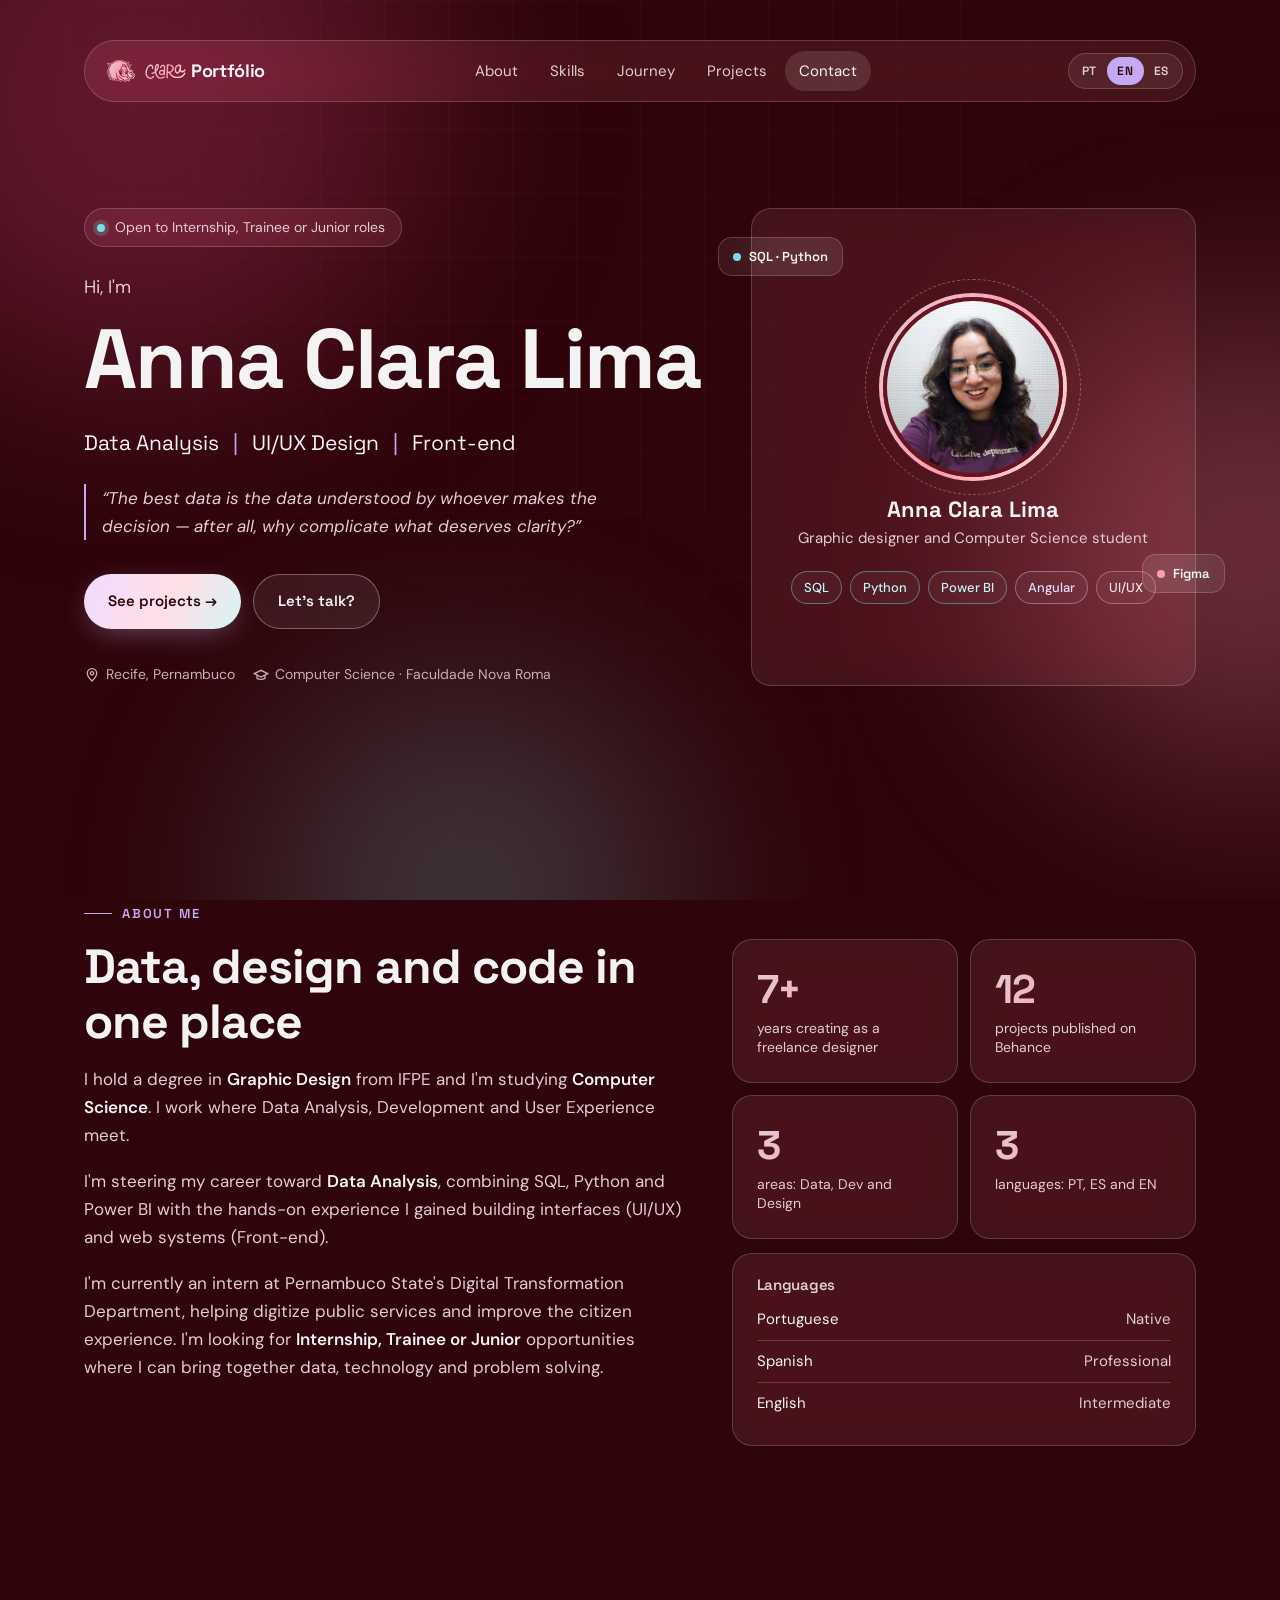
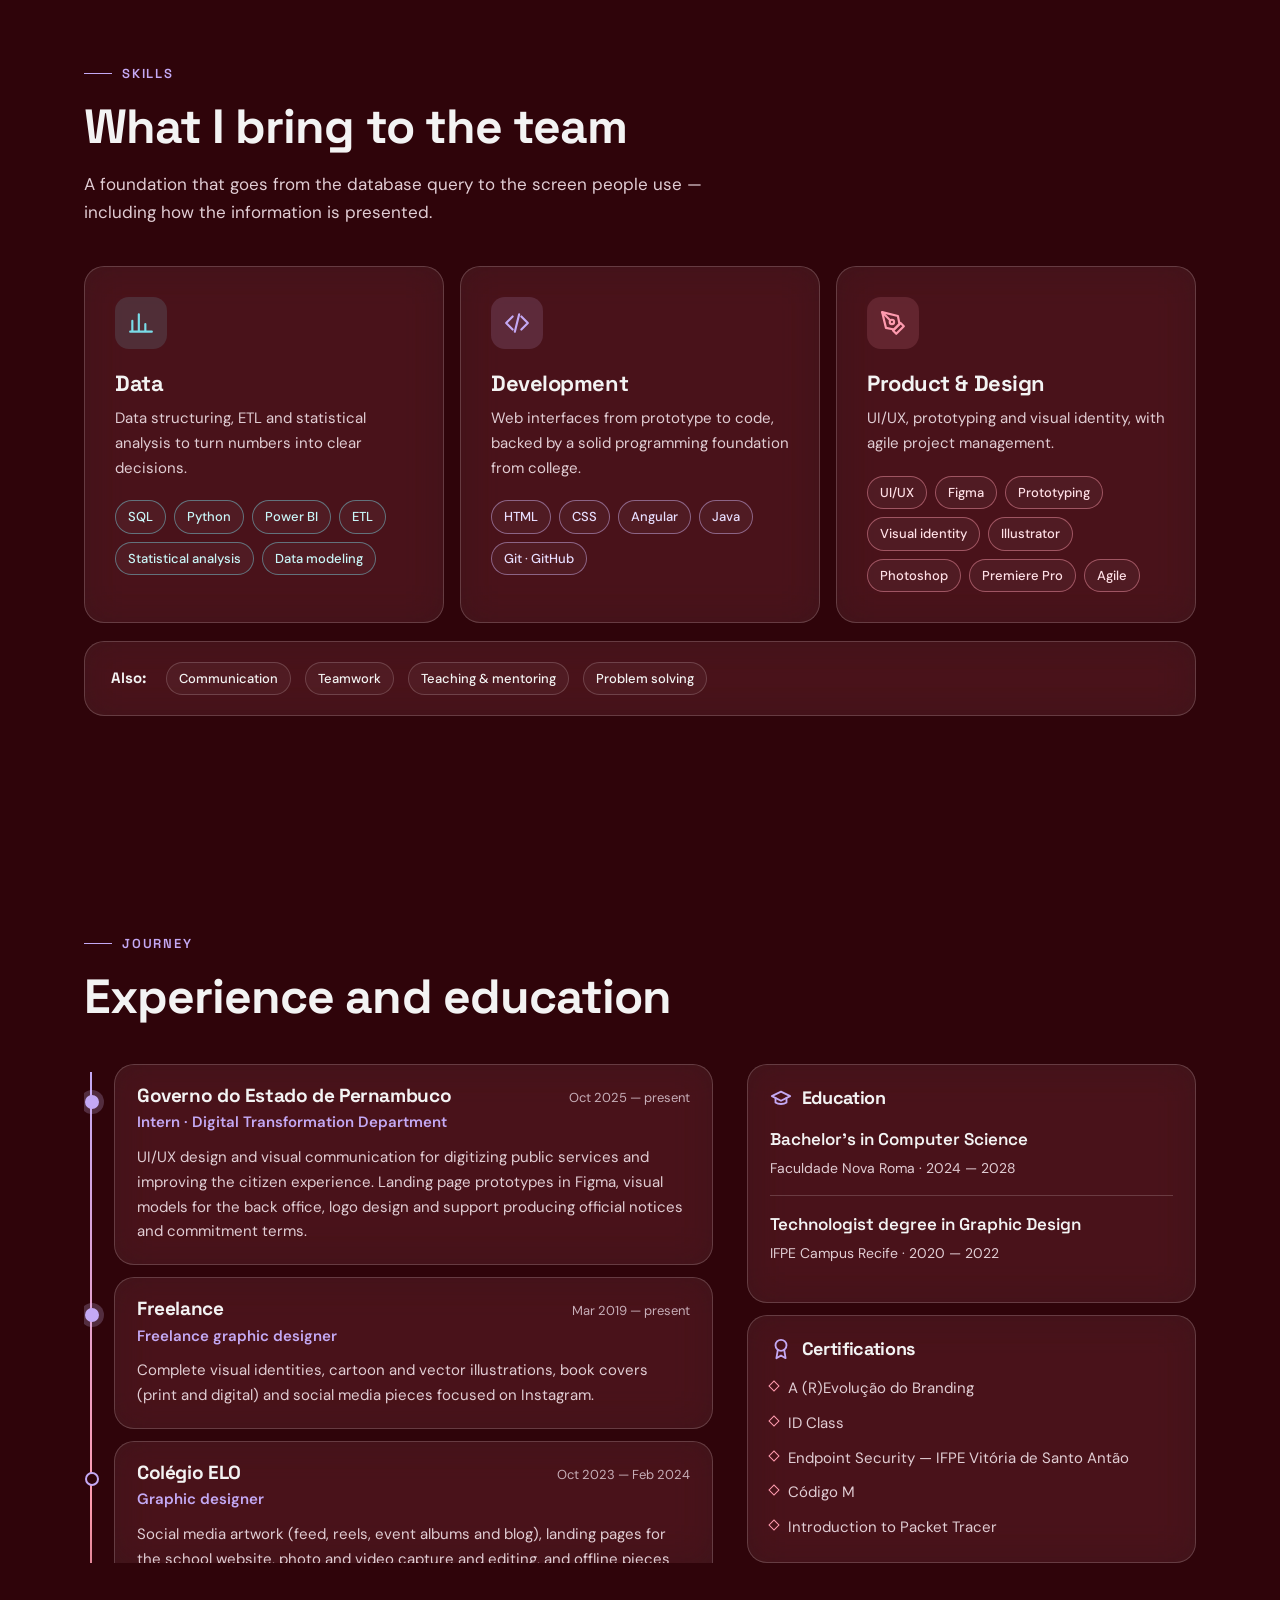
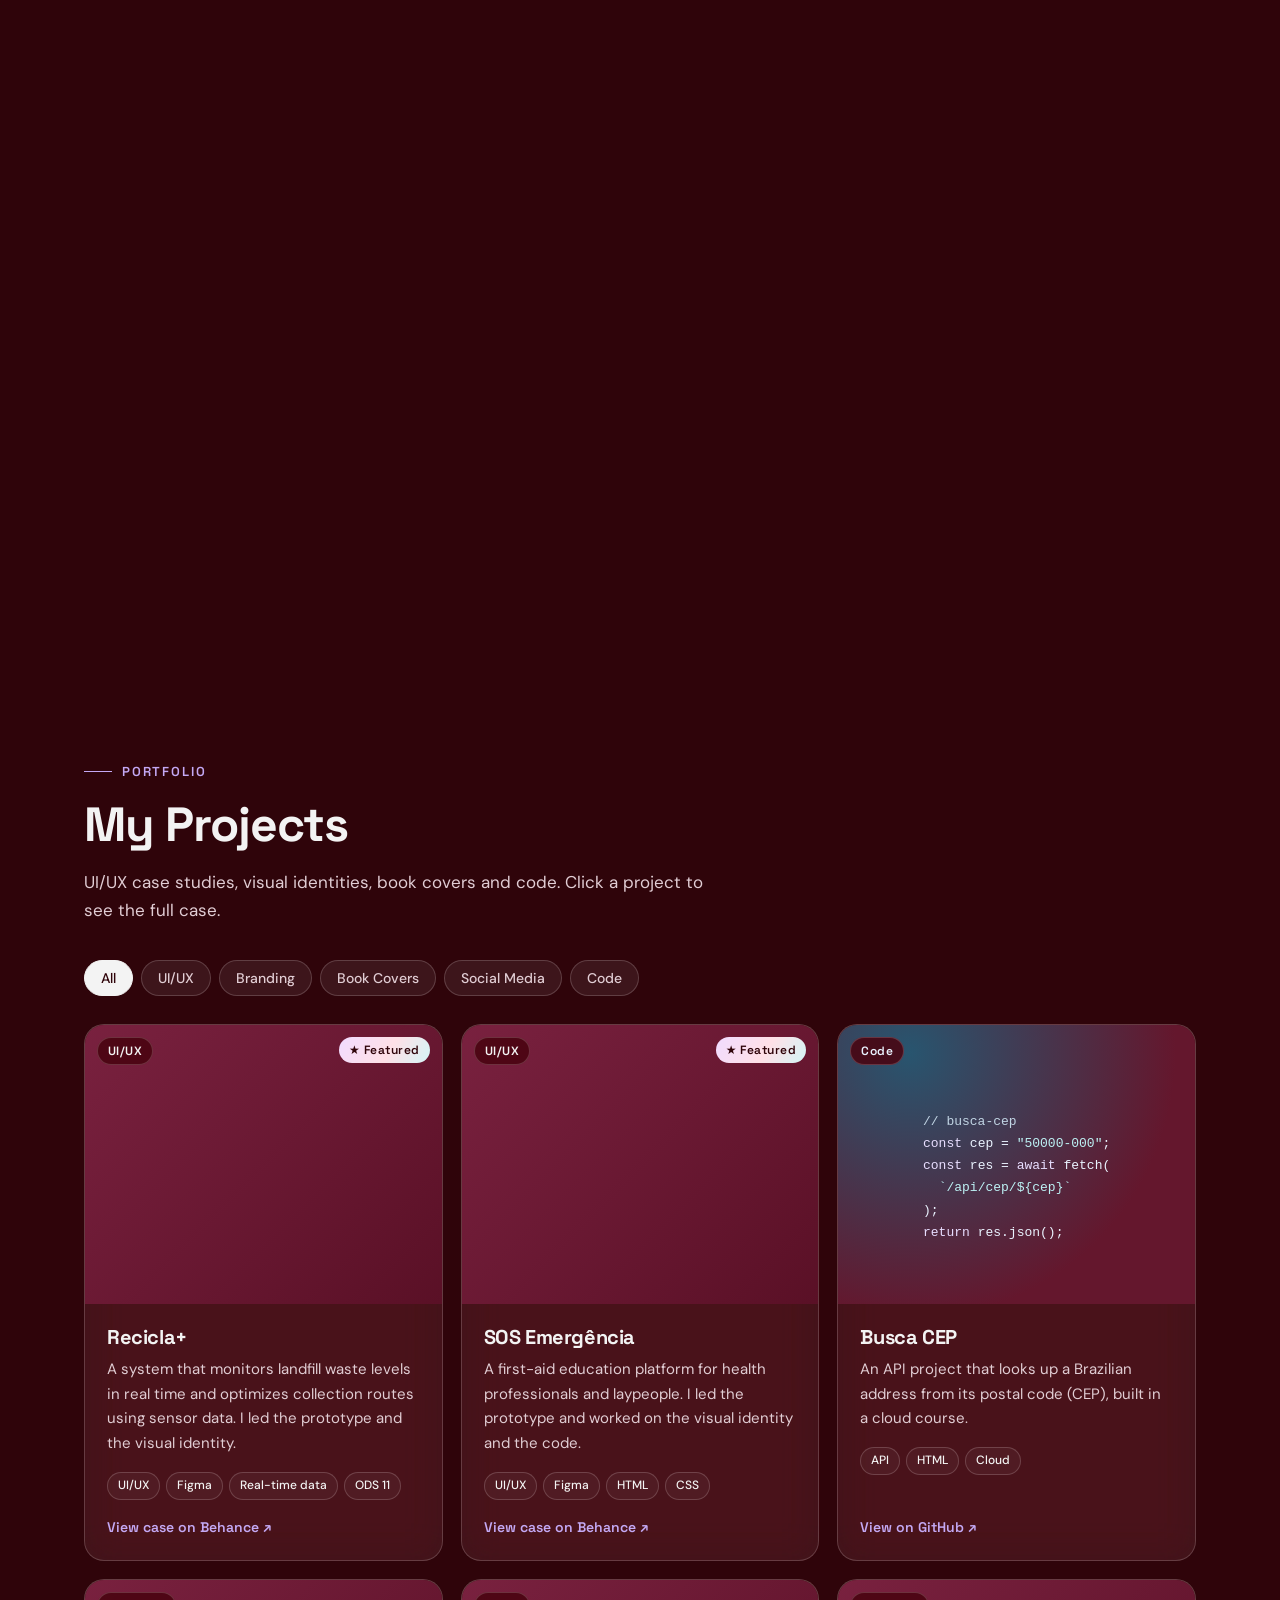
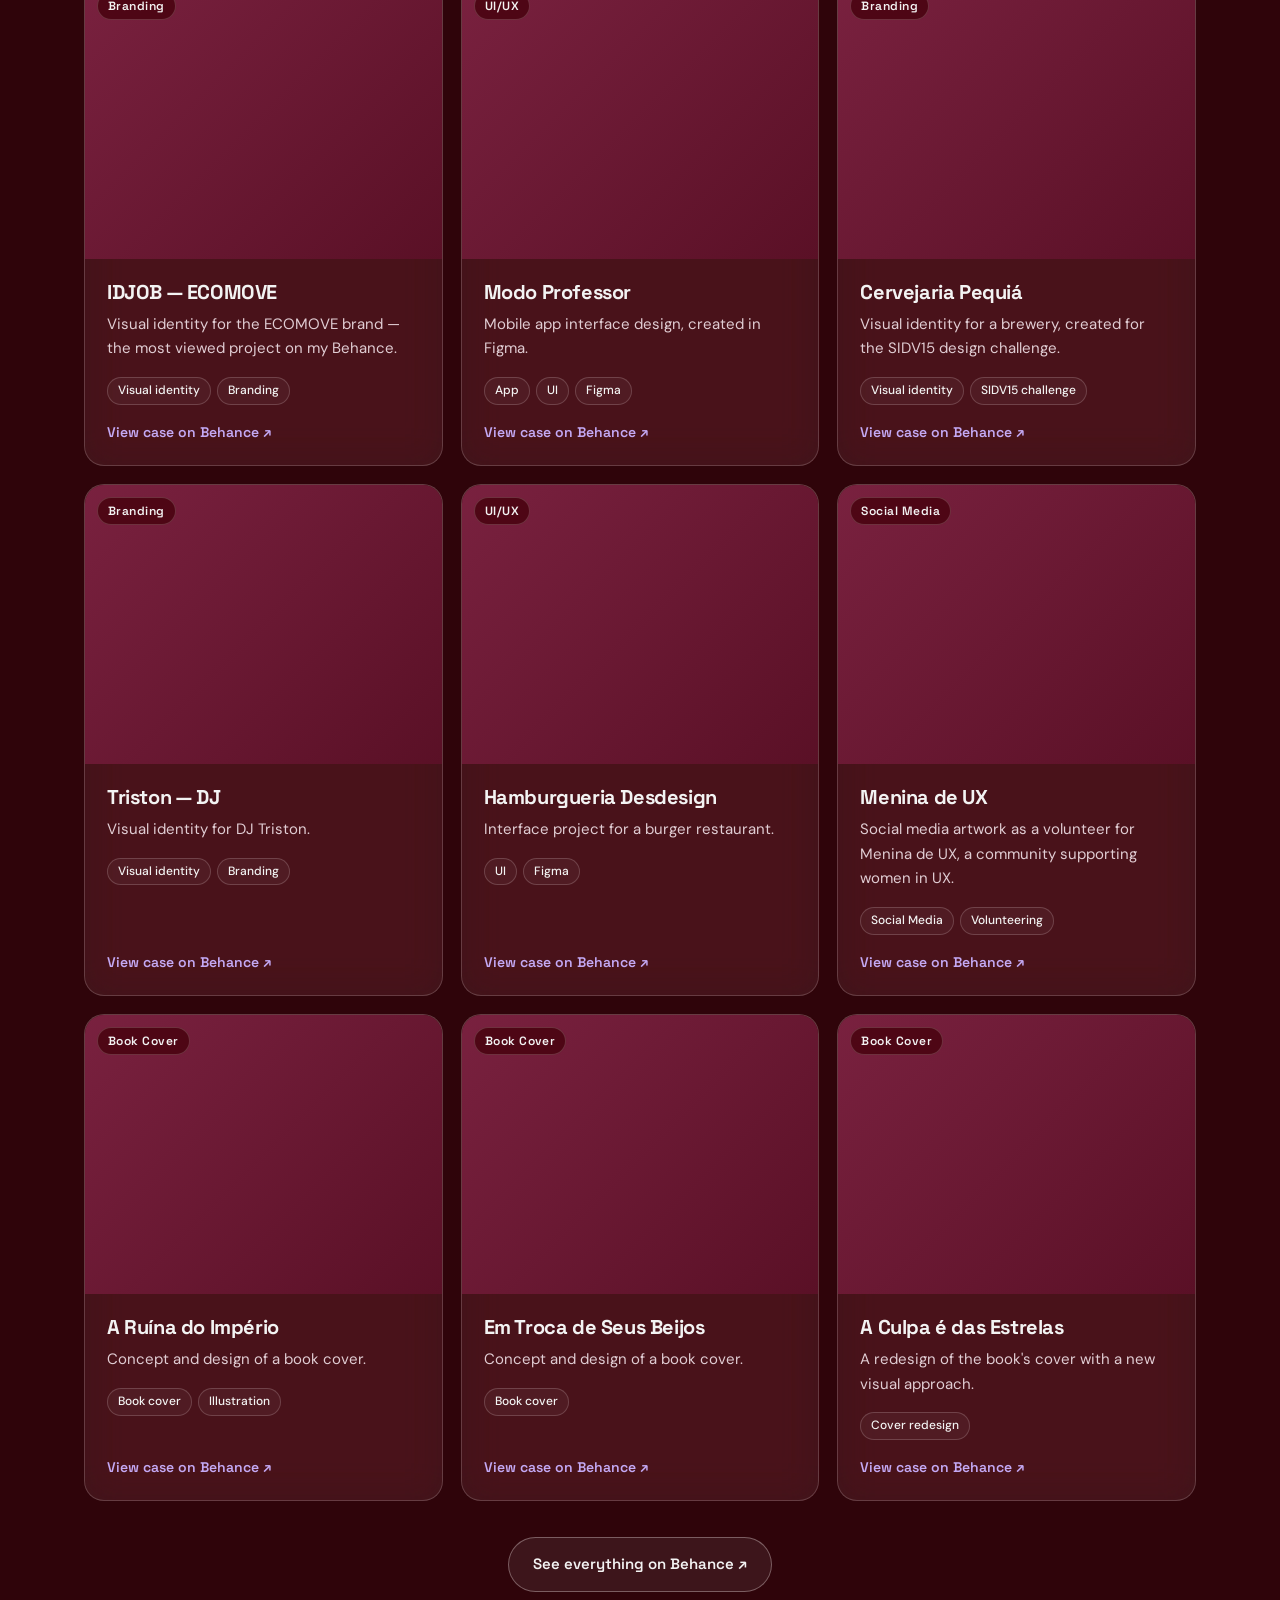
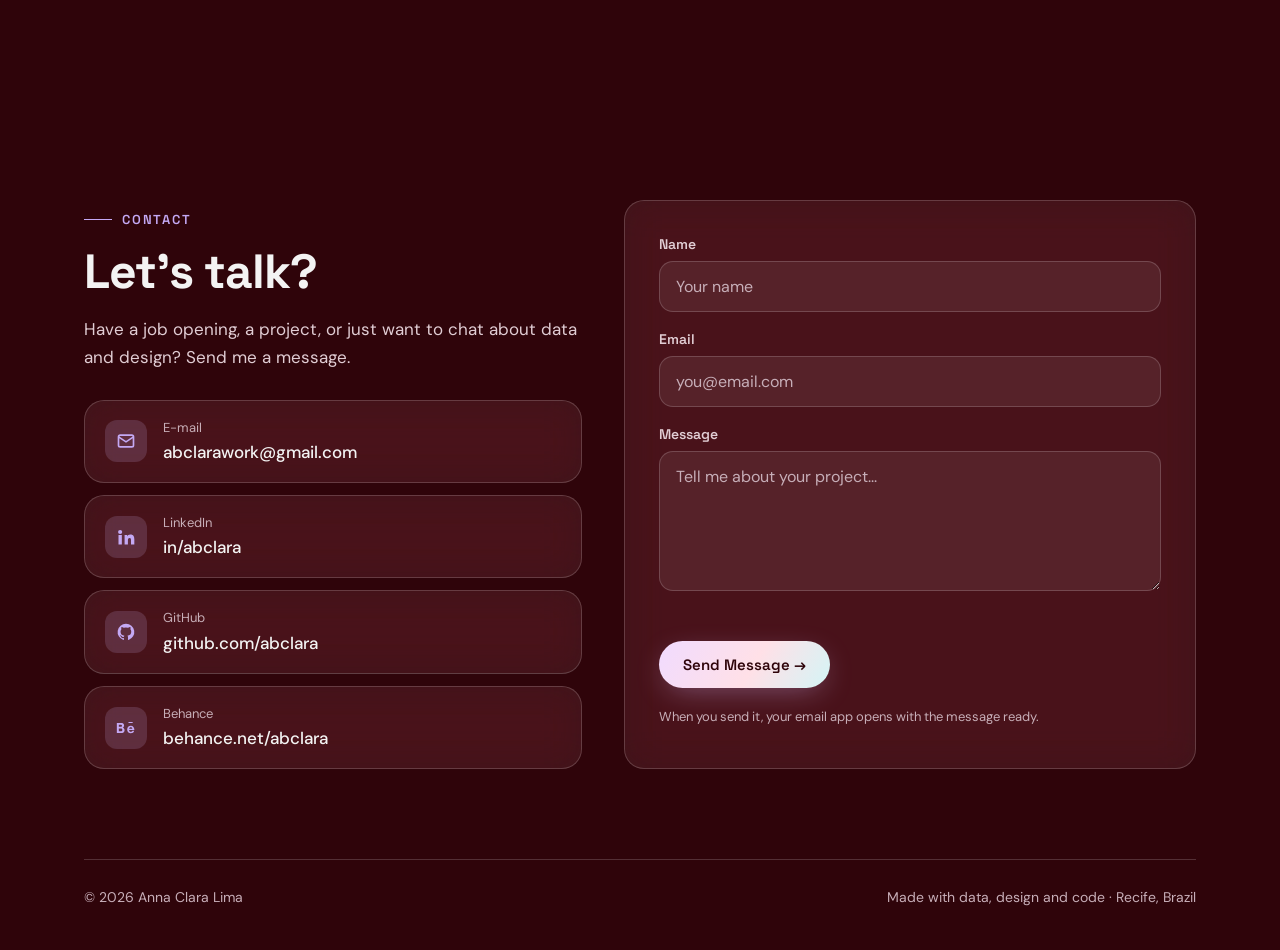
==== commit a62901da: "adiciona favicon, tags Open Graph e ícones SVG" ====
--- a/front/index.html
+++ b/front/index.html
@@ -6,6 +6,25 @@
     <meta name="viewport" content="width=device-width, initial-scale=1.0">
     <title>Clara Portfólio</title>
     <meta name="description" content="Portfólio de Anna Clara Lima — Analista de Dados, UI/UX e Front-end em Recife.">
+    <meta name="theme-color" content="#2f040a">
+
+    <!-- Ícone da aba -->
+    <link rel="icon" href="./favicon.ico" sizes="32x32">
+    <link rel="icon" href="./img/favicon.svg" type="image/svg+xml">
+    <link rel="apple-touch-icon" href="./img/apple-touch-icon.png">
+
+    <!-- Prévia ao compartilhar o link (WhatsApp, LinkedIn, Slack, Discord...) -->
+    <meta property="og:type" content="website">
+    <meta property="og:locale" content="pt_BR">
+    <meta property="og:site_name" content="Anna Clara Lima">
+    <meta property="og:title" content="Anna Clara Lima · Portfólio">
+    <meta property="og:description" content="Portfólio de Anna Clara Lima — Analista de Dados, UI/UX e Front-end em Recife.">
+    <meta property="og:url" content="https://abclara.github.io/">
+    <meta property="og:image" content="https://abclara.github.io/img/og.png">
+    <meta property="og:image:width" content="1200">
+    <meta property="og:image:height" content="630">
+    <meta property="og:image:alt" content="Anna Clara Lima — Analista de Dados, UI/UX e Front-end">
+    <meta name="twitter:card" content="summary_large_image">
     <link rel="preconnect" href="https://fonts.googleapis.com">
     <link rel="preconnect" href="https://fonts.gstatic.com" crossorigin>
     <link
@@ -211,7 +230,10 @@
 
           <div class="side-stack">
             <div class="side-block glass-card reveal">
-              <h3><span aria-hidden="true">🎓</span> <span data-i18n="journey.edu">Formação</span></h3>
+              <h3>
+                <svg class="side-ic" aria-hidden="true" focusable="false" width="22" height="22" viewBox="0 0 24 24" fill="none" stroke="currentColor" stroke-width="2" stroke-linecap="round" stroke-linejoin="round"><path d="M22 10 12 5 2 10l10 5 10-5z"/><path d="M6 12v5c3 2 9 2 12 0v-5"/></svg>
+                <span data-i18n="journey.edu">Formação</span>
+              </h3>
               <div class="edu">
                 <strong data-i18n="edu.cc">Bacharelado em Ciência da Computação</strong>
                 <span>Faculdade Nova Roma · 2024 — 2028</span>
@@ -222,7 +244,10 @@
               </div>
             </div>
             <div class="side-block glass-card reveal">
-              <h3><span aria-hidden="true">🏅</span> <span data-i18n="journey.certs">Certificações</span></h3>
+              <h3>
+                <svg class="side-ic" aria-hidden="true" focusable="false" width="22" height="22" viewBox="0 0 24 24" fill="none" stroke="currentColor" stroke-width="2" stroke-linecap="round" stroke-linejoin="round"><circle cx="12" cy="8" r="6"/><path d="M15.477 12.89 17 22l-5-3-5 3 1.523-9.11"/></svg>
+                <span data-i18n="journey.certs">Certificações</span>
+              </h3>
               <ul class="cert-list">
                 <li>A (R)Evolução do Branding</li>
                 <li>ID Class</li>
@@ -321,4 +346,4 @@
     </div>
   </footer>
 </body>
-</html>
+</html>
--- a/front/styles.css
+++ b/front/styles.css
@@ -1,4 +1,4 @@
-    :root {
+:root {
         --bg: #2f040a;
         --bg-2: #661520;
         --text: #f3f3f3;
@@ -833,6 +833,11 @@
         gap: 10px;
     }
 
+    .side-ic {
+        flex: 0 0 22px;
+        color: var(--purple);
+    }
+
     .edu {
         padding: 14px 0;
         border-top: 1px solid var(--stroke);
